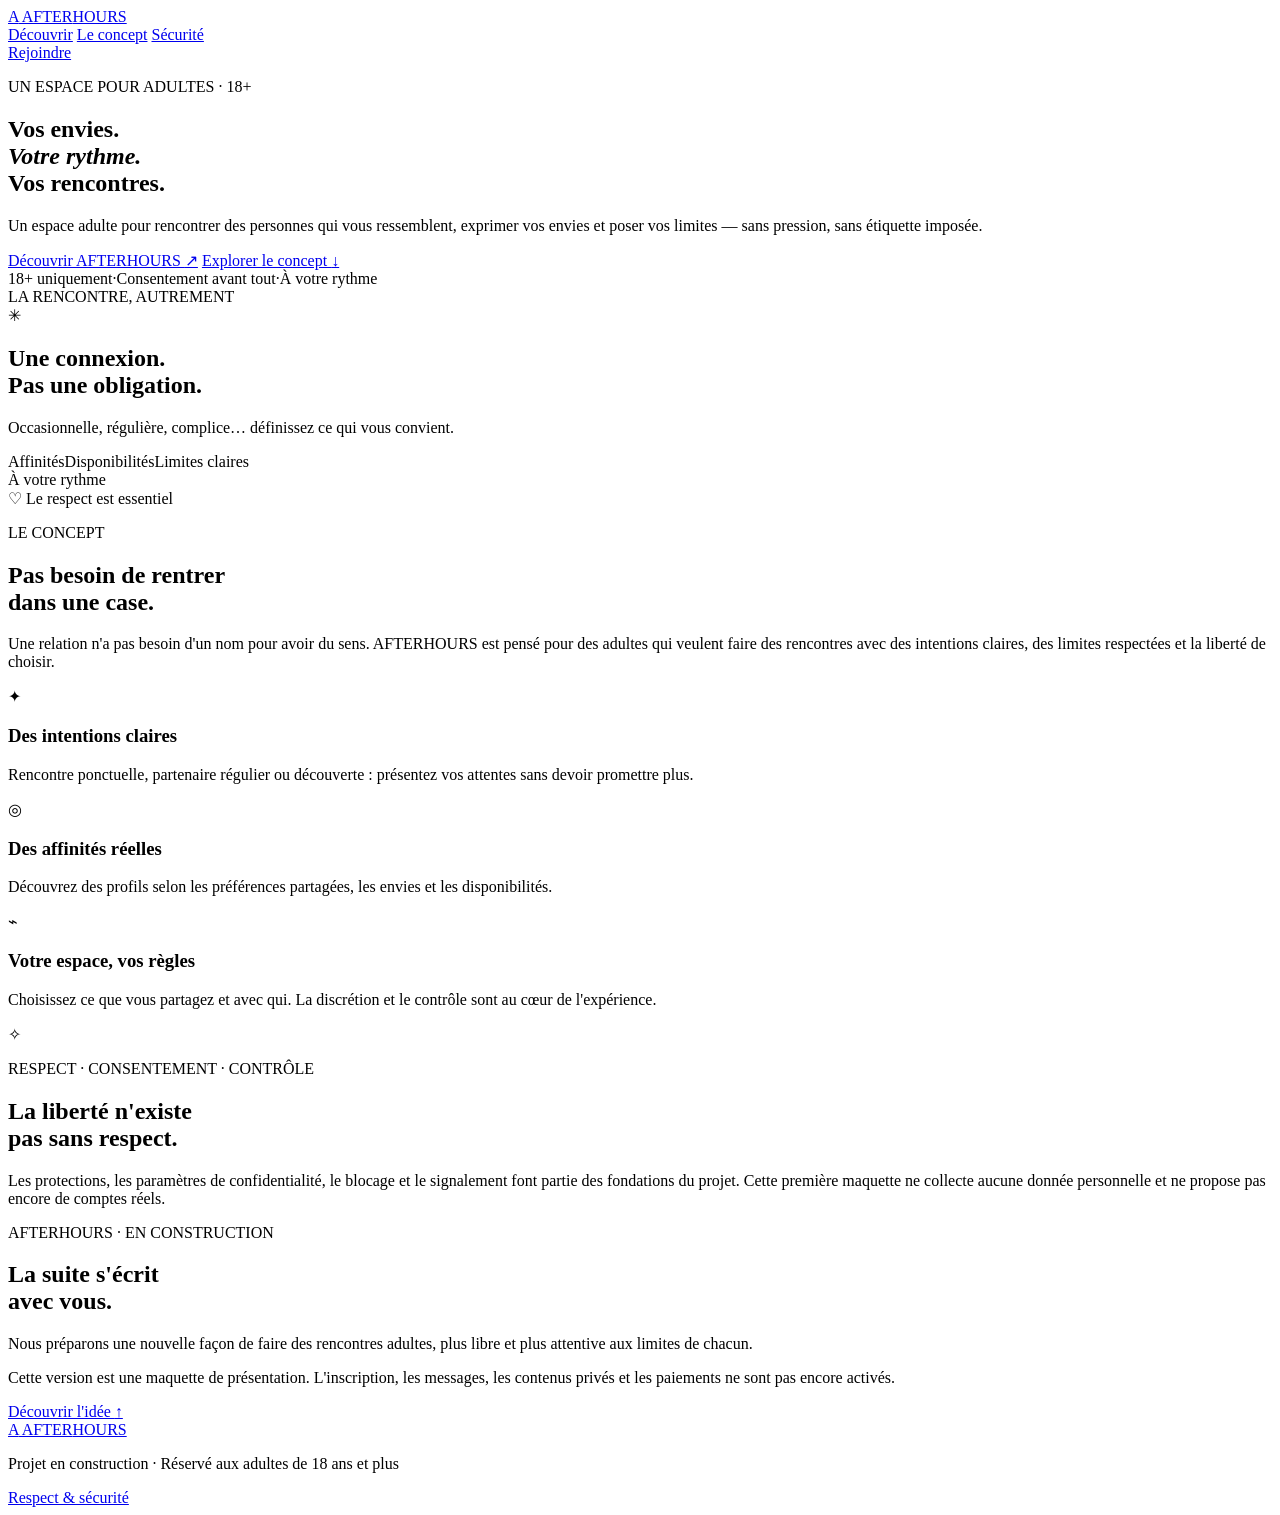
==== index.html @ 2003c8a6 "Create AFTERHOURS mobile-first landing page" ====
<!doctype html>
<html lang="fr">
<head>
  <meta charset="utf-8">
  <meta name="viewport" content="width=device-width, initial-scale=1">
  <meta name="theme-color" content="#120d12">
  <meta name="description" content="AFTERHOURS — rencontres adultes, affinités et connexions sans pression.">
  <link rel="manifest" href="./manifest.webmanifest">
  <link rel="stylesheet" href="./styles.css">
  <title>AFTERHOURS — Les rencontres, à votre rythme</title>
</head>
<body>
  <header class="topbar">
    <a class="brand" href="#" aria-label="AFTERHOURS accueil"><span class="brand-mark">A</span> AFTER<span>HOURS</span></a>
    <nav aria-label="Navigation principale">
      <a href="#decouvrir">Découvrir</a>
      <a href="#concept">Le concept</a>
      <a href="#securite">Sécurité</a>
    </nav>
    <a class="button button-small" href="#inscription">Rejoindre</a>
  </header>

  <main>
    <section class="hero">
      <div class="hero-copy">
        <p class="eyebrow"><span class="pulse"></span> UN ESPACE POUR ADULTES · 18+</p>
        <h1>Vos envies.<br><em>Votre rythme.</em><br>Vos rencontres.</h1>
        <p class="lead">Un espace adulte pour rencontrer des personnes qui vous ressemblent, exprimer vos envies et poser vos limites — sans pression, sans étiquette imposée.</p>
        <div class="hero-actions">
          <a class="button" href="#inscription">Découvrir AFTERHOURS <span aria-hidden="true">↗</span></a>
          <a class="text-link" href="#concept">Explorer le concept <span aria-hidden="true">↓</span></a>
        </div>
        <div class="trust-row"><span>18+ uniquement</span><span>·</span><span>Consentement avant tout</span><span>·</span><span>À votre rythme</span></div>
      </div>
      <div class="hero-art" aria-label="Illustration abstraite en bordeaux et rose">
        <div class="orb orb-one"></div><div class="orb orb-two"></div><div class="orb orb-three"></div>
        <div class="glass-card card-main"><span class="mini-label">LA RENCONTRE, AUTREMENT</span><div class="symbol">✳</div><h2>Une connexion.<br>Pas une obligation.</h2><p>Occasionnelle, régulière, complice… définissez ce qui vous convient.</p><div class="card-tags"><span>Affinités</span><span>Disponibilités</span><span>Limites claires</span></div></div>
        <div class="floating-note note-top"><span class="note-dot"></span> À votre rythme</div>
        <div class="floating-note note-bottom"><span class="note-icon">♡</span> Le respect est essentiel</div>
      </div>
    </section>

    <section class="intro section" id="concept">
      <p class="eyebrow">LE CONCEPT</p>
      <h2>Pas besoin de rentrer<br>dans une case.</h2>
      <p class="section-lead">Une relation n'a pas besoin d'un nom pour avoir du sens. AFTERHOURS est pensé pour des adultes qui veulent faire des rencontres avec des intentions claires, des limites respectées et la liberté de choisir.</p>
      <div class="feature-grid" id="decouvrir">
        <article class="feature"><span class="feature-icon">✦</span><h3>Des intentions claires</h3><p>Rencontre ponctuelle, partenaire régulier ou découverte : présentez vos attentes sans devoir promettre plus.</p></article>
        <article class="feature"><span class="feature-icon">◎</span><h3>Des affinités réelles</h3><p>Découvrez des profils selon les préférences partagées, les envies et les disponibilités.</p></article>
        <article class="feature"><span class="feature-icon">⌁</span><h3>Votre espace, vos règles</h3><p>Choisissez ce que vous partagez et avec qui. La discrétion et le contrôle sont au cœur de l'expérience.</p></article>
      </div>
    </section>

    <section class="safety section" id="securite">
      <div class="safety-mark">✧</div><div><p class="eyebrow">RESPECT · CONSENTEMENT · CONTRÔLE</p><h2>La liberté n'existe<br>pas sans respect.</h2><p>Les protections, les paramètres de confidentialité, le blocage et le signalement font partie des fondations du projet. Cette première maquette ne collecte aucune donnée personnelle et ne propose pas encore de comptes réels.</p></div>
    </section>

    <section class="join section" id="inscription">
      <p class="eyebrow">AFTERHOURS · EN CONSTRUCTION</p>
      <h2>La suite s'écrit<br>avec vous.</h2>
      <p class="section-lead">Nous préparons une nouvelle façon de faire des rencontres adultes, plus libre et plus attentive aux limites de chacun.</p>
      <p class="notice">Cette version est une maquette de présentation. L'inscription, les messages, les contenus privés et les paiements ne sont pas encore activés.</p>
      <a class="button" href="#concept">Découvrir l'idée <span aria-hidden="true">↑</span></a>
    </section>
  </main>
  <footer><a class="brand" href="#"><span class="brand-mark">A</span> AFTER<span>HOURS</span></a><p>Projet en construction · Réservé aux adultes de 18 ans et plus</p><a href="#securite">Respect & sécurité</a></footer>
  <script src="./app.js" defer></script>
</body>
</html>
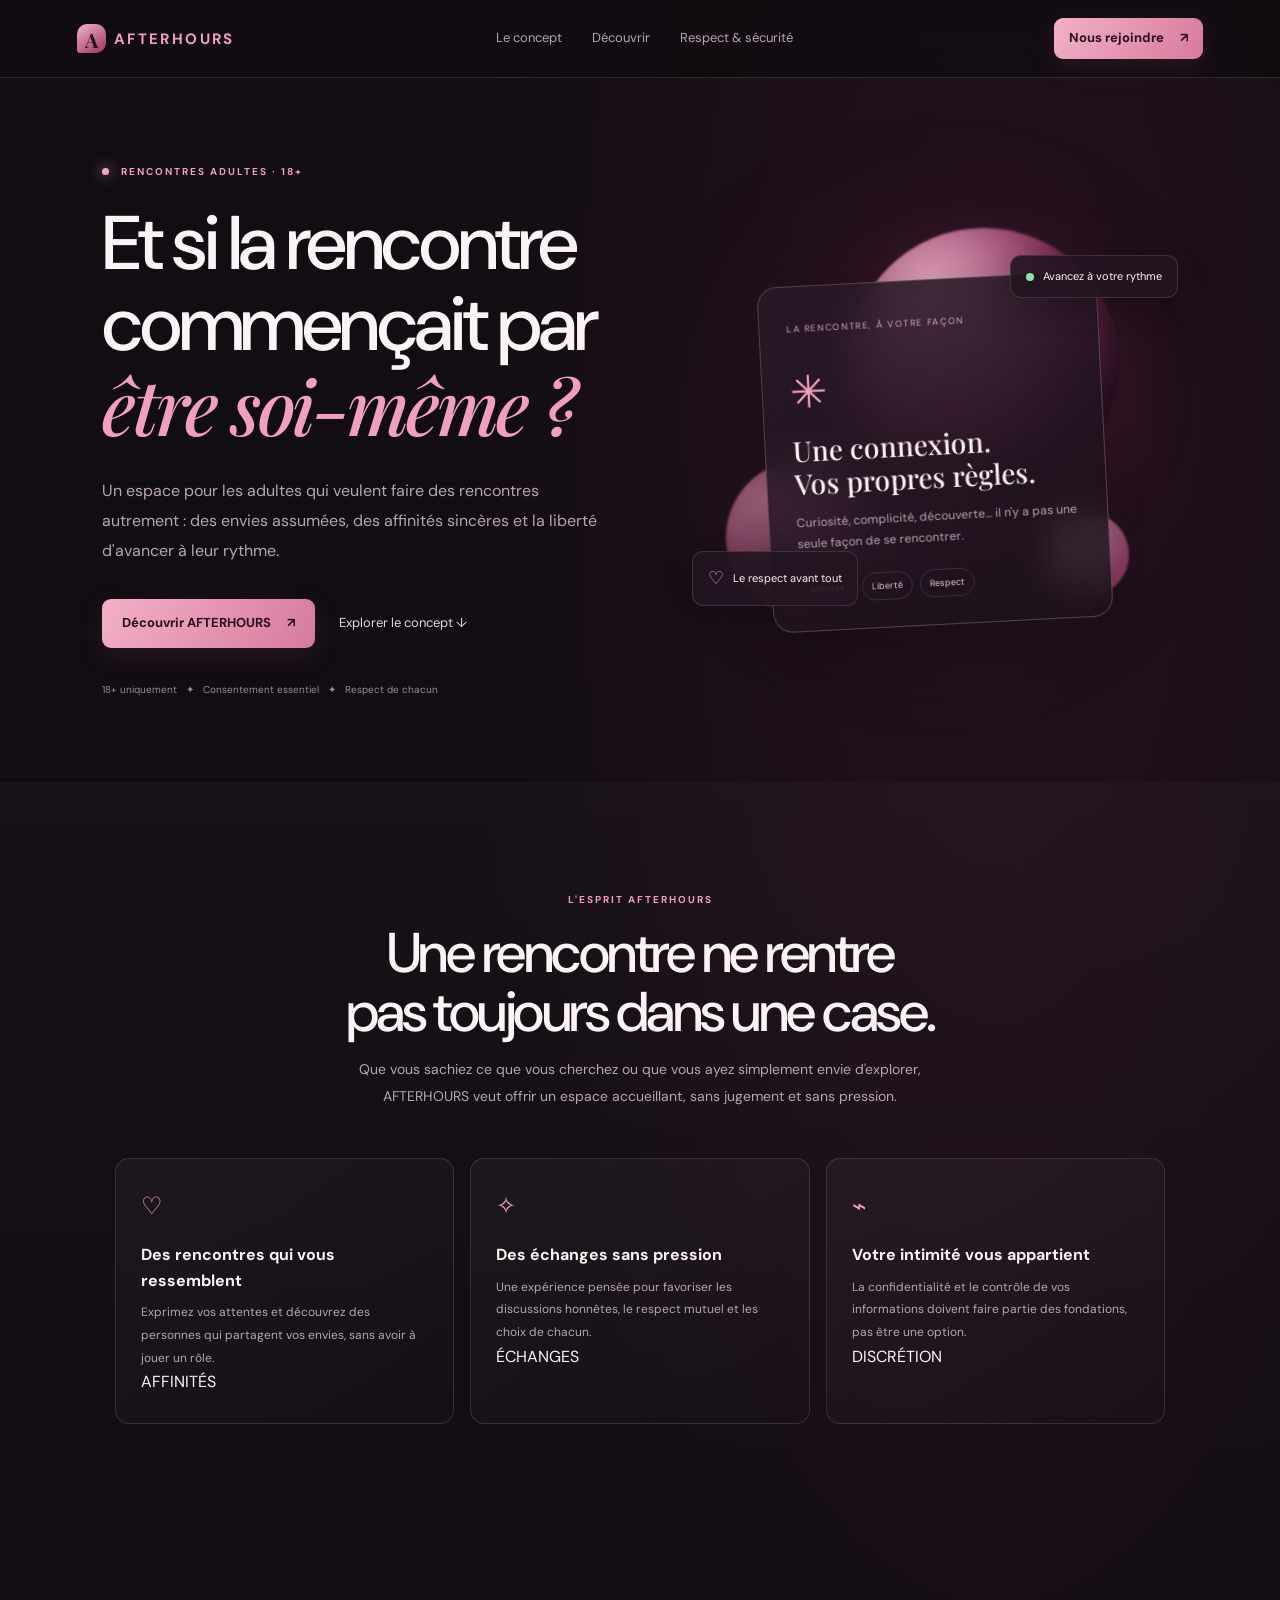
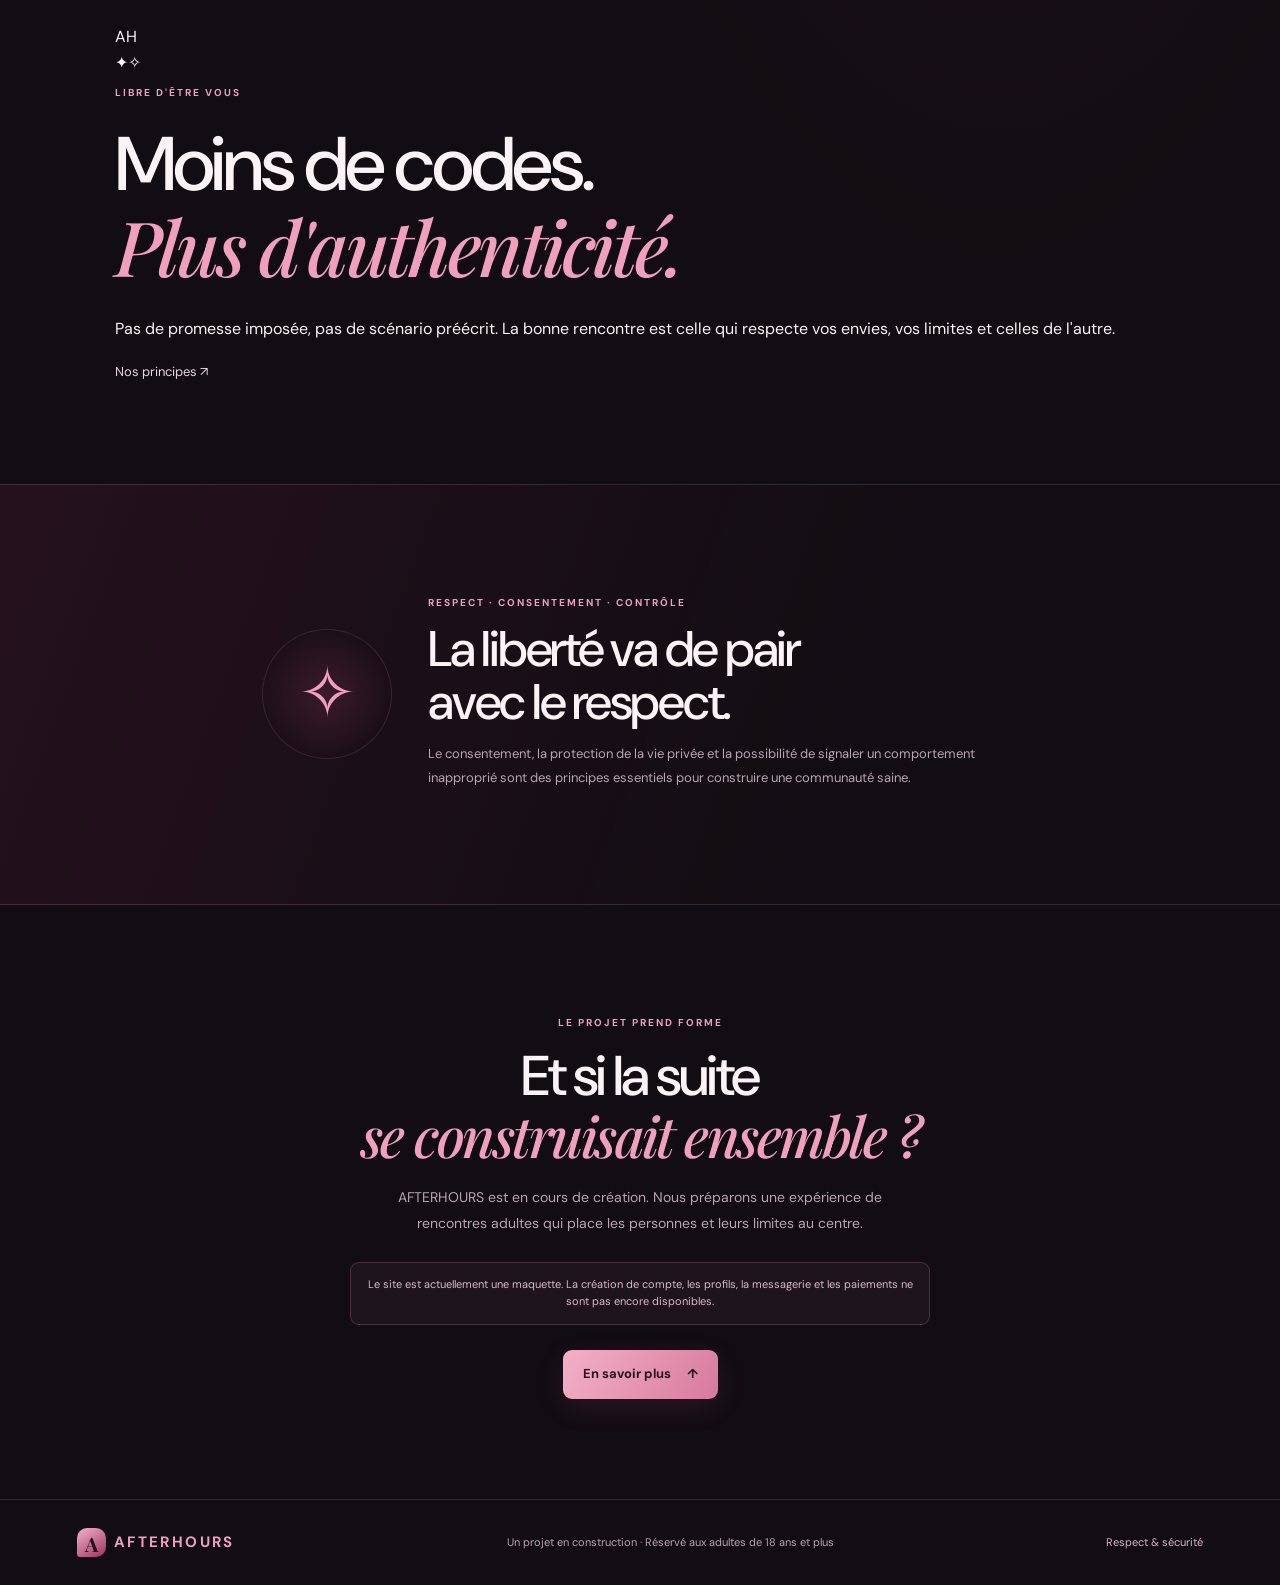
==== commit 47e48ac1: "Redesign AfterHouse homepage inspired by modern adult dating platforms" ====
--- a/index.html
+++ b/index.html
@@ -3,67 +3,79 @@
 <head>
   <meta charset="utf-8">
   <meta name="viewport" content="width=device-width, initial-scale=1">
-  <meta name="theme-color" content="#120d12">
-  <meta name="description" content="AFTERHOURS — rencontres adultes, affinités et connexions sans pression.">
+  <meta name="theme-color" content="#180d17">
+  <meta name="description" content="AFTERHOURS — un espace de rencontres adultes, libre, discret et respectueux.">
   <link rel="manifest" href="./manifest.webmanifest">
   <link rel="stylesheet" href="./styles.css">
-  <title>AFTERHOURS — Les rencontres, à votre rythme</title>
+  <title>AFTERHOURS — Les rencontres, autrement</title>
 </head>
 <body>
   <header class="topbar">
-    <a class="brand" href="#" aria-label="AFTERHOURS accueil"><span class="brand-mark">A</span> AFTER<span>HOURS</span></a>
+    <a class="brand" href="#" aria-label="AFTERHOURS accueil"><span class="brand-mark">A</span><span>AFTER<span class="brand-accent">HOURS</span></span></a>
     <nav aria-label="Navigation principale">
+      <a href="#concept">Le concept</a>
       <a href="#decouvrir">Découvrir</a>
-      <a href="#concept">Le concept</a>
-      <a href="#securite">Sécurité</a>
+      <a href="#securite">Respect & sécurité</a>
     </nav>
-    <a class="button button-small" href="#inscription">Rejoindre</a>
+    <a class="button button-small" href="#rejoindre">Nous rejoindre <span aria-hidden="true">↗</span></a>
   </header>
 
   <main>
     <section class="hero">
       <div class="hero-copy">
-        <p class="eyebrow"><span class="pulse"></span> UN ESPACE POUR ADULTES · 18+</p>
-        <h1>Vos envies.<br><em>Votre rythme.</em><br>Vos rencontres.</h1>
-        <p class="lead">Un espace adulte pour rencontrer des personnes qui vous ressemblent, exprimer vos envies et poser vos limites — sans pression, sans étiquette imposée.</p>
+        <p class="eyebrow"><span class="pulse"></span> RENCONTRES ADULTES · 18+</p>
+        <h1>Et si la rencontre<br>commençait par<br><em>être soi-même&nbsp;?</em></h1>
+        <p class="lead">Un espace pour les adultes qui veulent faire des rencontres autrement : des envies assumées, des affinités sincères et la liberté d'avancer à leur rythme.</p>
         <div class="hero-actions">
-          <a class="button" href="#inscription">Découvrir AFTERHOURS <span aria-hidden="true">↗</span></a>
+          <a class="button" href="#rejoindre">Découvrir AFTERHOURS <span aria-hidden="true">↗</span></a>
           <a class="text-link" href="#concept">Explorer le concept <span aria-hidden="true">↓</span></a>
         </div>
-        <div class="trust-row"><span>18+ uniquement</span><span>·</span><span>Consentement avant tout</span><span>·</span><span>À votre rythme</span></div>
+        <div class="trust-row"><span>18+ uniquement</span><span>✦</span><span>Consentement essentiel</span><span>✦</span><span>Respect de chacun</span></div>
       </div>
-      <div class="hero-art" aria-label="Illustration abstraite en bordeaux et rose">
-        <div class="orb orb-one"></div><div class="orb orb-two"></div><div class="orb orb-three"></div>
-        <div class="glass-card card-main"><span class="mini-label">LA RENCONTRE, AUTREMENT</span><div class="symbol">✳</div><h2>Une connexion.<br>Pas une obligation.</h2><p>Occasionnelle, régulière, complice… définissez ce qui vous convient.</p><div class="card-tags"><span>Affinités</span><span>Disponibilités</span><span>Limites claires</span></div></div>
-        <div class="floating-note note-top"><span class="note-dot"></span> À votre rythme</div>
-        <div class="floating-note note-bottom"><span class="note-icon">♡</span> Le respect est essentiel</div>
+      <div class="hero-art" role="img" aria-label="Composition abstraite aux tons prune et rose">
+        <div class="halo"></div><div class="orb orb-one"></div><div class="orb orb-two"></div><div class="orb orb-three"></div>
+        <div class="glass-card card-main">
+          <span class="mini-label">LA RENCONTRE, À VOTRE FAÇON</span>
+          <div class="symbol">✳</div>
+          <h2>Une connexion.<br>Vos propres règles.</h2>
+          <p>Curiosité, complicité, découverte… il n'y a pas une seule façon de se rencontrer.</p>
+          <div class="card-tags"><span>Affinités</span><span>Liberté</span><span>Respect</span></div>
+        </div>
+        <div class="floating-note note-top"><span class="note-dot"></span> Avancez à votre rythme</div>
+        <div class="floating-note note-bottom"><span class="note-icon">♡</span> Le respect avant tout</div>
       </div>
     </section>
 
     <section class="intro section" id="concept">
-      <p class="eyebrow">LE CONCEPT</p>
-      <h2>Pas besoin de rentrer<br>dans une case.</h2>
-      <p class="section-lead">Une relation n'a pas besoin d'un nom pour avoir du sens. AFTERHOURS est pensé pour des adultes qui veulent faire des rencontres avec des intentions claires, des limites respectées et la liberté de choisir.</p>
+      <p class="eyebrow">L'ESPRIT AFTERHOURS</p>
+      <h2>Une rencontre ne rentre<br>pas toujours dans une case.</h2>
+      <p class="section-lead">Que vous sachiez ce que vous cherchez ou que vous ayez simplement envie d'explorer, AFTERHOURS veut offrir un espace accueillant, sans jugement et sans pression.</p>
       <div class="feature-grid" id="decouvrir">
-        <article class="feature"><span class="feature-icon">✦</span><h3>Des intentions claires</h3><p>Rencontre ponctuelle, partenaire régulier ou découverte : présentez vos attentes sans devoir promettre plus.</p></article>
-        <article class="feature"><span class="feature-icon">◎</span><h3>Des affinités réelles</h3><p>Découvrez des profils selon les préférences partagées, les envies et les disponibilités.</p></article>
-        <article class="feature"><span class="feature-icon">⌁</span><h3>Votre espace, vos règles</h3><p>Choisissez ce que vous partagez et avec qui. La discrétion et le contrôle sont au cœur de l'expérience.</p></article>
+        <article class="feature"><span class="feature-icon">♡</span><h3>Des rencontres qui vous ressemblent</h3><p>Exprimez vos attentes et découvrez des personnes qui partagent vos envies, sans avoir à jouer un rôle.</p><span class="feature-label">AFFINITÉS</span></article>
+        <article class="feature"><span class="feature-icon">✧</span><h3>Des échanges sans pression</h3><p>Une expérience pensée pour favoriser les discussions honnêtes, le respect mutuel et les choix de chacun.</p><span class="feature-label">ÉCHANGES</span></article>
+        <article class="feature"><span class="feature-icon">⌁</span><h3>Votre intimité vous appartient</h3><p>La confidentialité et le contrôle de vos informations doivent faire partie des fondations, pas être une option.</p><span class="feature-label">DISCRÉTION</span></article>
       </div>
     </section>
 
-    <section class="safety section" id="securite">
-      <div class="safety-mark">✧</div><div><p class="eyebrow">RESPECT · CONSENTEMENT · CONTRÔLE</p><h2>La liberté n'existe<br>pas sans respect.</h2><p>Les protections, les paramètres de confidentialité, le blocage et le signalement font partie des fondations du projet. Cette première maquette ne collecte aucune donnée personnelle et ne propose pas encore de comptes réels.</p></div>
+    <section class="manifesto section">
+      <div class="manifesto-art"><div class="manifesto-ring">AH</div><span class="spark spark-one">✦</span><span class="spark spark-two">✧</span></div>
+      <div class="manifesto-copy"><p class="eyebrow">LIBRE D'ÊTRE VOUS</p><h2>Moins de codes.<br><em>Plus d'authenticité.</em></h2><p>Pas de promesse imposée, pas de scénario préécrit. La bonne rencontre est celle qui respecte vos envies, vos limites et celles de l'autre.</p><a class="text-link" href="#securite">Nos principes <span aria-hidden="true">↗</span></a></div>
     </section>
 
-    <section class="join section" id="inscription">
-      <p class="eyebrow">AFTERHOURS · EN CONSTRUCTION</p>
-      <h2>La suite s'écrit<br>avec vous.</h2>
-      <p class="section-lead">Nous préparons une nouvelle façon de faire des rencontres adultes, plus libre et plus attentive aux limites de chacun.</p>
-      <p class="notice">Cette version est une maquette de présentation. L'inscription, les messages, les contenus privés et les paiements ne sont pas encore activés.</p>
-      <a class="button" href="#concept">Découvrir l'idée <span aria-hidden="true">↑</span></a>
+    <section class="safety section" id="securite">
+      <div class="safety-mark">✧</div><div><p class="eyebrow">RESPECT · CONSENTEMENT · CONTRÔLE</p><h2>La liberté va de pair<br>avec le respect.</h2><p>Le consentement, la protection de la vie privée et la possibilité de signaler un comportement inapproprié sont des principes essentiels pour construire une communauté saine.</p></div>
+    </section>
+
+    <section class="join section" id="rejoindre">
+      <p class="eyebrow">LE PROJET PREND FORME</p>
+      <h2>Et si la suite<br><em>se construisait ensemble&nbsp;?</em></h2>
+      <p class="section-lead">AFTERHOURS est en cours de création. Nous préparons une expérience de rencontres adultes qui place les personnes et leurs limites au centre.</p>
+      <div class="notice"><span class="notice-dot"></span><span>Le site est actuellement une maquette. La création de compte, les profils, la messagerie et les paiements ne sont pas encore disponibles.</span></div>
+      <a class="button" href="#concept">En savoir plus <span aria-hidden="true">↑</span></a>
     </section>
   </main>
-  <footer><a class="brand" href="#"><span class="brand-mark">A</span> AFTER<span>HOURS</span></a><p>Projet en construction · Réservé aux adultes de 18 ans et plus</p><a href="#securite">Respect & sécurité</a></footer>
+
+  <footer><a class="brand" href="#"><span class="brand-mark">A</span><span>AFTER<span class="brand-accent">HOURS</span></span></a><p>Un projet en construction · Réservé aux adultes de 18 ans et plus</p><a href="#securite">Respect & sécurité</a></footer>
   <script src="./app.js" defer></script>
 </body>
 </html>
--- a/styles.css
+++ b/styles.css
@@ -0,0 +1,5 @@
+@import url('https://fonts.googleapis.com/css2?family=DM+Sans:wght@400;500;600;700&family=Playfair+Display:ital,wght@0,500;0,600;1,500;1,600&display=swap');
+:root{color-scheme:dark;--bg:#120d12;--panel:#1d141d;--panel2:#271724;--text:#fbf3f5;--muted:#b7a5b1;--pink:#f0a0bd;--wine:#a63866;--line:rgba(255,255,255,.12)}
+*{box-sizing:border-box}html{scroll-behavior:smooth;scroll-padding-top:90px}body{margin:0;background:radial-gradient(ellipse at 78% 14%,rgba(105,31,72,.22),transparent 38%),var(--bg);color:var(--text);font-family:'DM Sans',sans-serif;line-height:1.6}a{color:inherit;text-decoration:none}.topbar{height:78px;padding:0 clamp(20px,6vw,88px);display:flex;align-items:center;justify-content:space-between;border-bottom:1px solid var(--line);position:sticky;top:0;background:rgba(18,13,18,.88);backdrop-filter:blur(18px);z-index:10}.brand{font-size:15px;letter-spacing:.16em;font-weight:700;display:inline-flex;align-items:center;gap:8px}.brand>span:last-child{color:var(--pink)}.brand-mark{display:inline-grid;place-items:center;width:29px;height:29px;border-radius:10px 10px 10px 3px;background:linear-gradient(145deg,#f3b3c9,#9e315f);color:#220f1a;font-family:'Playfair Display',serif;font-size:20px;letter-spacing:0}.topbar nav{display:flex;gap:30px;color:var(--muted);font-size:13px}.topbar nav a:hover,footer a:hover,.text-link:hover{color:var(--pink)}.button{display:inline-flex;align-items:center;justify-content:center;gap:16px;padding:14px 20px;border-radius:9px;background:linear-gradient(120deg,#f3b0c7,#d77a9d);color:#29111e;font-size:13px;font-weight:700;box-shadow:0 8px 28px rgba(211,102,148,.12);transition:transform .2s,filter .2s}.button:hover{transform:translateY(-2px);filter:brightness(1.06)}.button-small{padding:10px 15px}.hero{min-height:610px;padding:76px clamp(20px,8vw,120px) 84px;display:grid;grid-template-columns:1fr .9fr;gap:50px;align-items:center;max-width:1440px;margin:auto}.hero-copy{max-width:590px}.eyebrow{font-size:10px;letter-spacing:.2em;color:var(--pink);font-weight:700}.pulse{display:inline-block;width:7px;height:7px;border-radius:50%;background:#f4a7c3;margin-right:8px;box-shadow:0 0 14px #f4a7c3}.hero h1,.section h2{font-size:clamp(44px,6vw,76px);line-height:1.06;letter-spacing:-.045em;margin:24px 0;font-weight:500}.hero h1 em,.section h2 em{font-family:'Playfair Display',serif;color:var(--pink);font-weight:500}.lead{max-width:510px;color:var(--muted);font-size:16px;line-height:1.9}.hero-actions{display:flex;align-items:center;gap:24px;margin-top:32px;flex-wrap:wrap}.text-link{font-size:13px;color:#e5d5df}.trust-row{display:flex;gap:9px;flex-wrap:wrap;margin-top:34px;font-size:10px;color:#9d8b99}.hero-art{height:450px;position:relative;display:grid;place-items:center;isolation:isolate}.hero-art:before{content:'';position:absolute;width:350px;height:350px;border-radius:50%;background:rgba(140,40,88,.18);filter:blur(70px);z-index:-2}.orb{position:absolute;border-radius:50%;filter:blur(1px);z-index:-1}.orb-one{width:270px;height:270px;right:12%;top:6%;background:radial-gradient(circle at 30% 25%,#eeb1c9,#8e315e 48%,#37152c 75%);box-shadow:inset -20px -25px 50px rgba(0,0,0,.3),0 25px 80px rgba(170,55,102,.18)}.orb-two{width:155px;height:155px;left:7%;bottom:8%;background:radial-gradient(circle at 30% 25%,#d987aa,#692647 68%);opacity:.8}.orb-three{width:85px;height:85px;right:10%;bottom:12%;background:radial-gradient(circle at 30% 25%,#f2cfda,#a84675 70%);opacity:.85}.glass-card{background:linear-gradient(140deg,rgba(40,24,39,.88),rgba(23,15,23,.82));border:1px solid rgba(255,220,235,.22);box-shadow:0 25px 80px rgba(0,0,0,.35);backdrop-filter:blur(18px);border-radius:20px}.card-main{width:min(340px,84%);padding:27px;transform:rotate(-3deg)}.mini-label{font-size:9px;letter-spacing:.18em;color:#d7a8bd}.symbol{font-size:45px;color:var(--pink);margin-top:17px}.card-main h2{font-size:28px;line-height:1.2;margin:5px 0 12px;font-family:'Playfair Display',serif;font-weight:500}.card-main p{font-size:12px;color:var(--muted);line-height:1.8}.card-tags{display:flex;flex-wrap:wrap;gap:7px;margin-top:20px}.card-tags span{border:1px solid var(--line);padding:6px 9px;border-radius:30px;font-size:9px;color:#e5cbd8}.floating-note{position:absolute;display:flex;align-items:center;gap:9px;padding:12px 15px;background:rgba(35,20,33,.9);border:1px solid var(--line);border-radius:11px;box-shadow:0 10px 30px #0003;font-size:11px}.note-top{top:12%;right:0}.note-bottom{bottom:10%;left:0}.note-dot{width:8px;height:8px;border-radius:50%;background:#8fe0b0}.note-icon{font-size:18px;color:var(--pink)}.section{padding:100px clamp(20px,9vw,130px)}.intro{background:linear-gradient(180deg,rgba(255,255,255,.018),transparent);text-align:center}.intro h2,.join h2{font-size:clamp(36px,4.7vw,56px);margin:15px 0}.section-lead{max-width:650px;margin:0 auto;color:var(--muted);font-size:14px;line-height:1.9}.feature-grid{display:grid;grid-template-columns:repeat(3,1fr);gap:16px;max-width:1050px;margin:48px auto 0;text-align:left}.feature{padding:28px 25px;border:1px solid var(--line);border-radius:14px;background:linear-gradient(145deg,rgba(255,255,255,.04),rgba(255,255,255,.012));min-height:210px}.feature-icon{color:var(--pink);font-size:24px}.feature h3{font-size:16px;margin:17px 0 8px}.feature p{color:var(--muted);font-size:12px;line-height:1.9;margin:0}.safety{display:flex;align-items:center;justify-content:center;gap:36px;background:linear-gradient(110deg,rgba(122,36,77,.18),transparent 65%);border-top:1px solid var(--line);border-bottom:1px solid var(--line)}.safety-mark{font-size:70px;color:var(--pink);width:130px;height:130px;flex-shrink:0;border-radius:50%;display:grid;place-items:center;background:radial-gradient(circle,rgba(195,76,127,.19),transparent 70%);border:1px solid rgba(240,160,189,.14)}.safety h2{font-size:clamp(34px,4vw,50px);margin:12px 0}.safety p:not(.eyebrow){max-width:590px;color:var(--muted);font-size:13px;line-height:1.9}.join{text-align:center}.join .section-lead{max-width:540px}.notice{max-width:580px;margin:25px auto;padding:13px 16px;border:1px solid rgba(240,160,189,.2);border-radius:9px;background:rgba(240,160,189,.05);font-size:11px;color:#d8b9c8}footer{border-top:1px solid var(--line);padding:28px clamp(20px,6vw,88px);display:flex;align-items:center;justify-content:space-between;gap:20px;flex-wrap:wrap;color:var(--muted);font-size:11px}footer p{margin:0}footer>a:last-child{color:#d9b5c7}
+@media(max-width:800px){.topbar{height:68px;padding:0 18px}.topbar nav{display:none}.hero{grid-template-columns:1fr;padding-top:54px;gap:15px}.hero h1{font-size:clamp(48px,12vw,68px)}.hero-art{height:370px;max-width:520px;width:100%;margin:0 auto}.orb-one{right:13%;width:230px;height:230px}.orb-two{width:125px;height:125px}.card-main{width:min(325px,82%)}.note-top{right:0}.note-bottom{left:0}.section{padding:72px 20px}.feature-grid{grid-template-columns:1fr;max-width:520px;margin-top:30px}.feature{min-height:auto}.safety{align-items:flex-start;gap:15px}.safety-mark{width:62px;height:62px;font-size:36px}.safety h2{font-size:36px}.safety .eyebrow{font-size:9px}footer{justify-content:center;text-align:center;flex-direction:column;gap:12px}}
+@media(prefers-reduced-motion:reduce){html{scroll-behavior:auto}*,*:before,*:after{transition:none!important}}
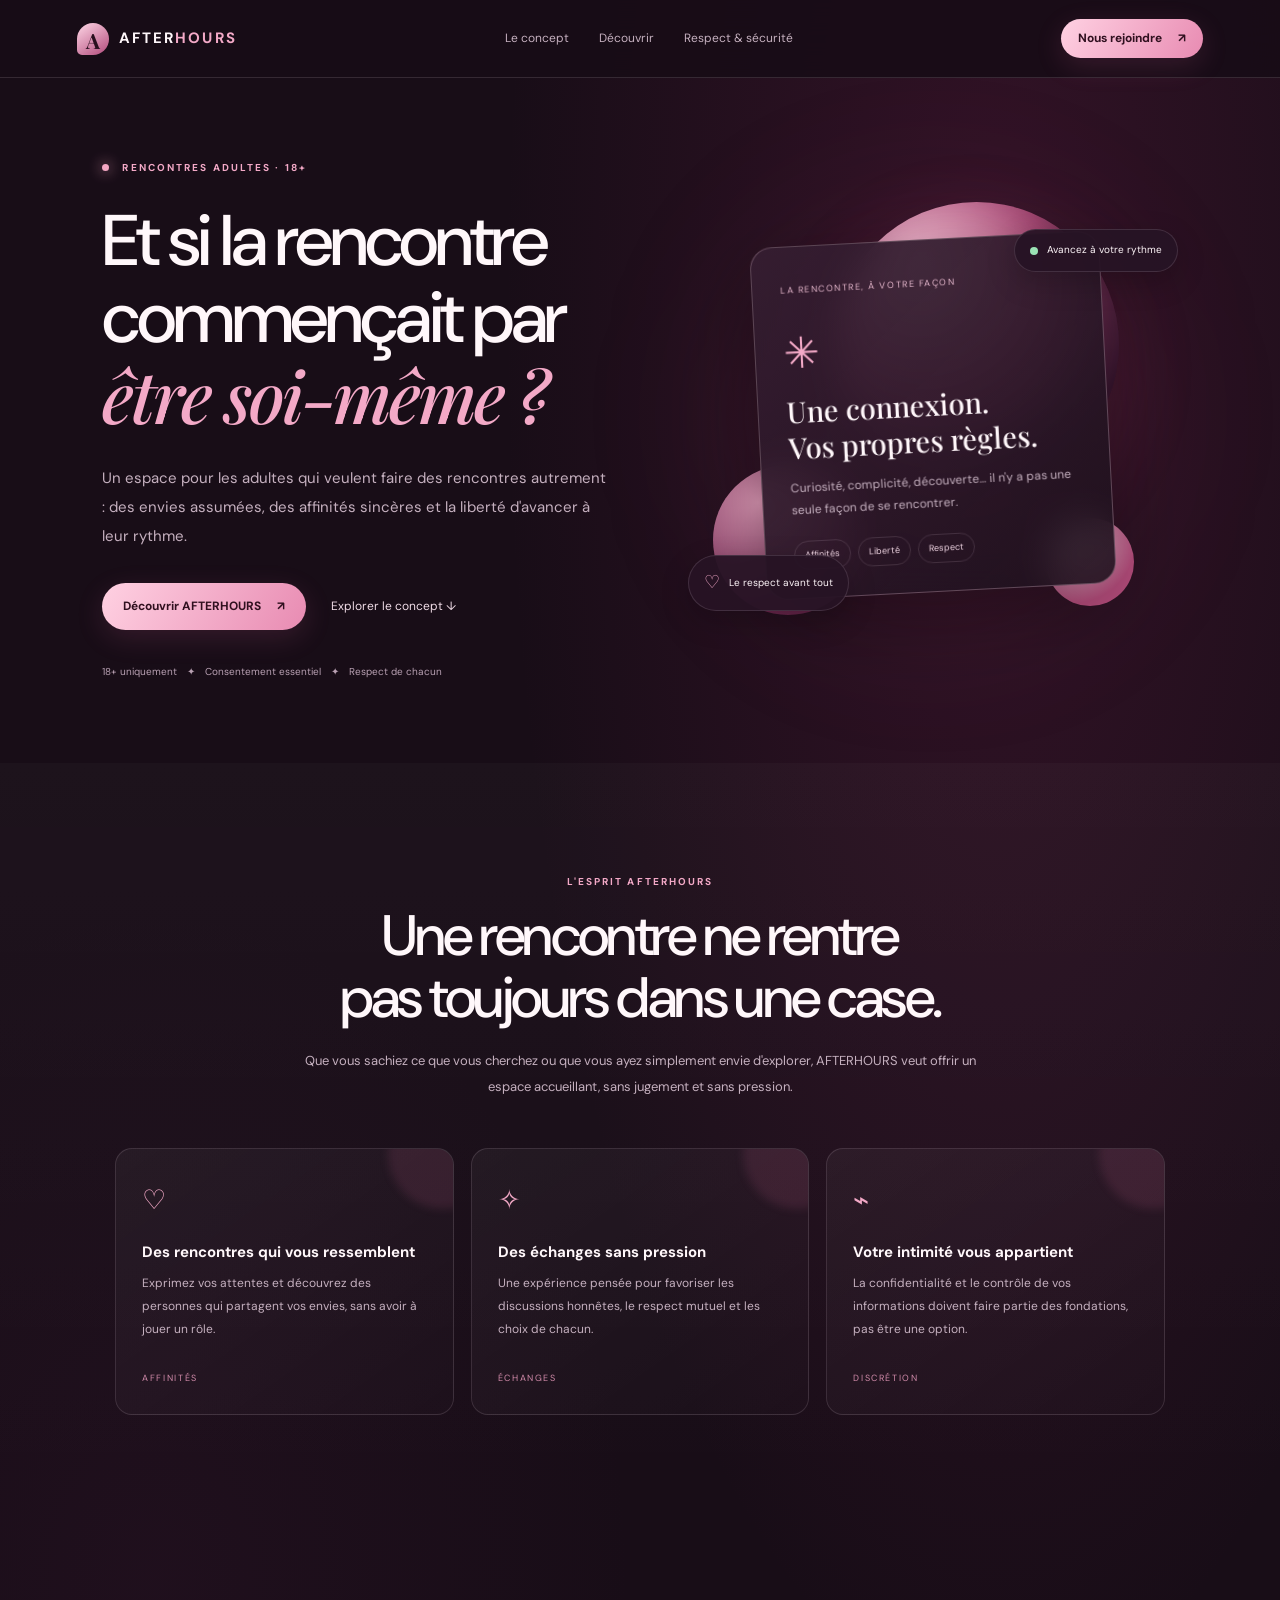
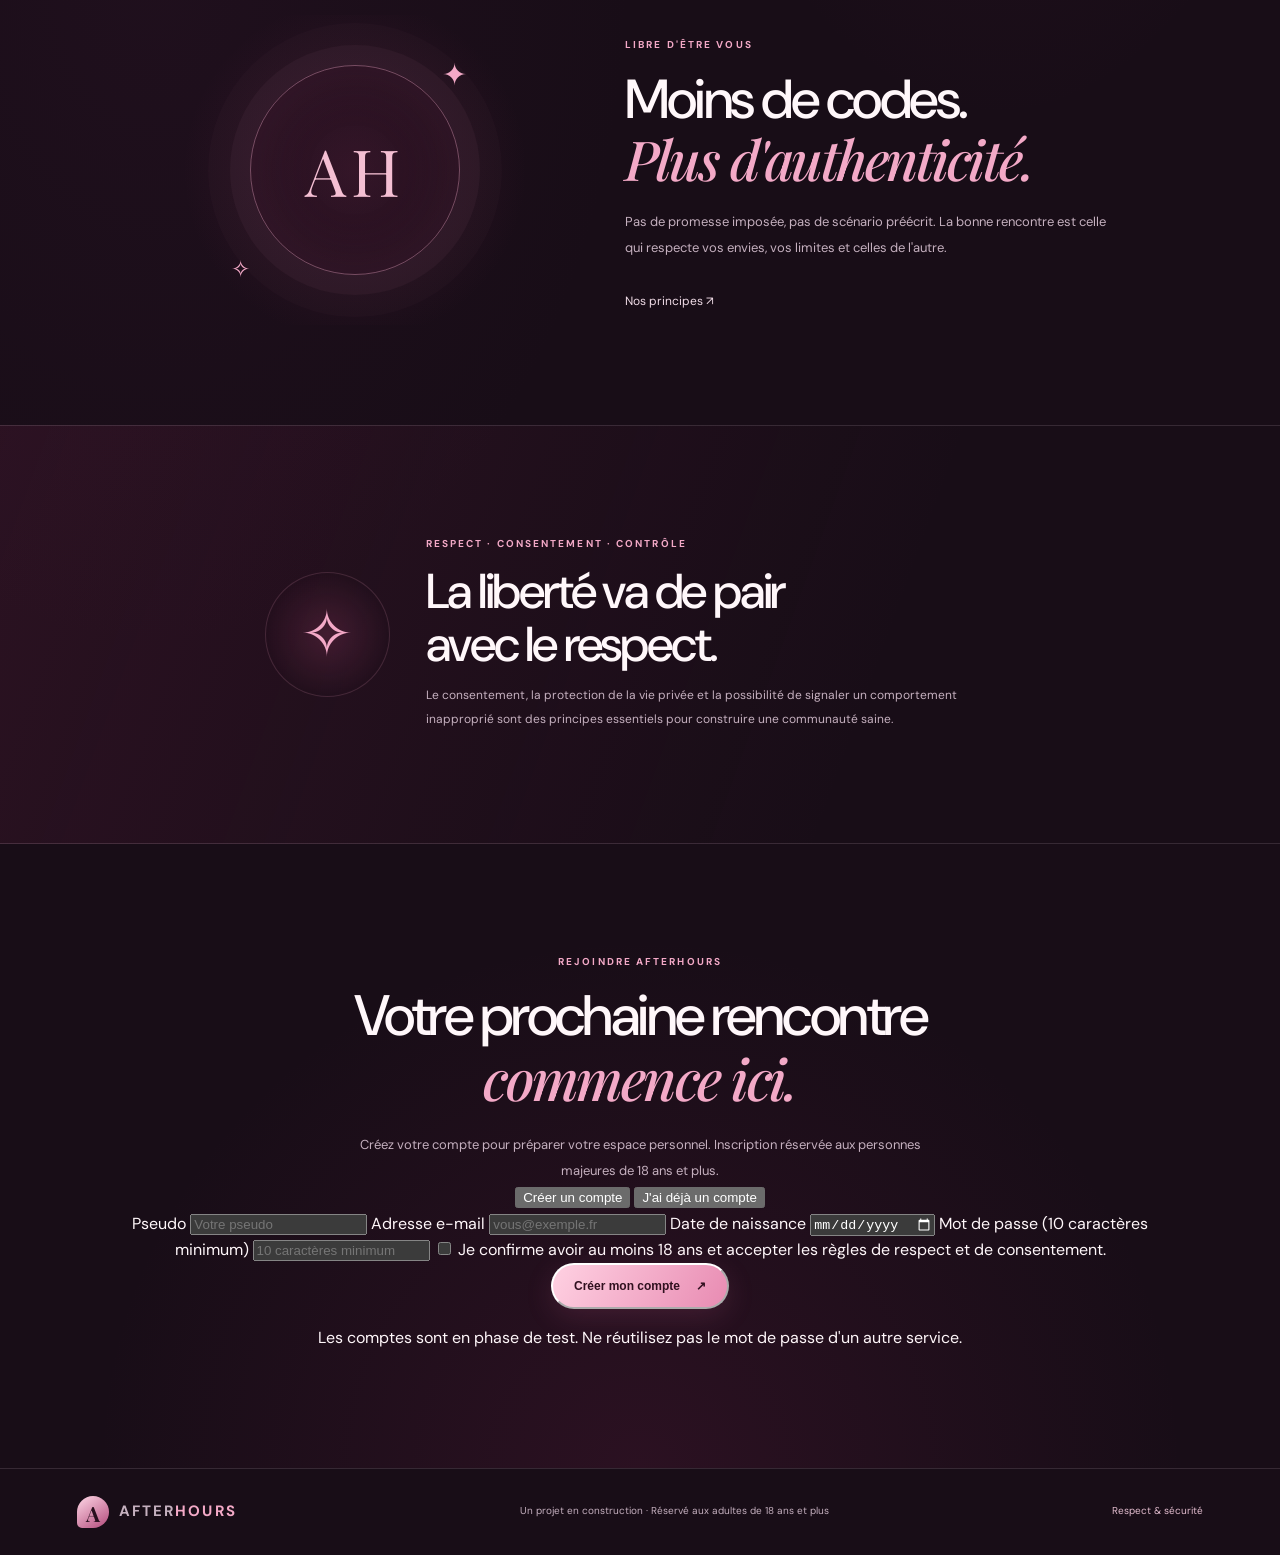
==== commit 58c5931c: "Add signup and login forms" ====
--- a/index.html
+++ b/index.html
@@ -67,11 +67,43 @@
     </section>
 
     <section class="join section" id="rejoindre">
-      <p class="eyebrow">LE PROJET PREND FORME</p>
-      <h2>Et si la suite<br><em>se construisait ensemble&nbsp;?</em></h2>
-      <p class="section-lead">AFTERHOURS est en cours de création. Nous préparons une expérience de rencontres adultes qui place les personnes et leurs limites au centre.</p>
-      <div class="notice"><span class="notice-dot"></span><span>Le site est actuellement une maquette. La création de compte, les profils, la messagerie et les paiements ne sont pas encore disponibles.</span></div>
-      <a class="button" href="#concept">En savoir plus <span aria-hidden="true">↑</span></a>
+      <p class="eyebrow">REJOINDRE AFTERHOURS</p>
+      <h2>Votre prochaine rencontre<br><em>commence ici.</em></h2>
+      <p class="section-lead">Créez votre compte pour préparer votre espace personnel. Inscription réservée aux personnes majeures de 18 ans et plus.</p>
+      <div class="account-panel">
+        <div class="account-tabs" role="tablist" aria-label="Compte">
+          <button class="account-tab active" id="show-signup" type="button" role="tab" aria-selected="true">Créer un compte</button>
+          <button class="account-tab" id="show-login" type="button" role="tab" aria-selected="false">J'ai déjà un compte</button>
+        </div>
+        <form id="signup-form" class="account-form">
+          <label for="signup-name">Pseudo</label>
+          <input id="signup-name" name="display_name" autocomplete="nickname" minlength="2" maxlength="40" required placeholder="Votre pseudo">
+          <label for="signup-email">Adresse e-mail</label>
+          <input id="signup-email" name="email" type="email" autocomplete="email" required placeholder="vous@exemple.fr">
+          <label for="signup-birth">Date de naissance</label>
+          <input id="signup-birth" name="birth_date" type="date" autocomplete="bday" required>
+          <label for="signup-password">Mot de passe (10 caractères minimum)</label>
+          <input id="signup-password" name="password" type="password" autocomplete="new-password" minlength="10" maxlength="128" required placeholder="10 caractères minimum">
+          <label class="consent-line"><input type="checkbox" required> Je confirme avoir au moins 18 ans et accepter les règles de respect et de consentement.</label>
+          <button class="button account-submit" type="submit">Créer mon compte <span aria-hidden="true">↗</span></button>
+        </form>
+        <form id="login-form" class="account-form" hidden>
+          <label for="login-email">Adresse e-mail</label>
+          <input id="login-email" name="email" type="email" autocomplete="email" required placeholder="vous@exemple.fr">
+          <label for="login-password">Mot de passe</label>
+          <input id="login-password" name="password" type="password" autocomplete="current-password" required placeholder="Votre mot de passe">
+          <button class="button account-submit" type="submit">Me connecter <span aria-hidden="true">↗</span></button>
+        </form>
+        <div id="account-message" class="account-message" role="status" aria-live="polite"></div>
+        <div id="account-profile" class="account-profile" hidden>
+          <p class="eyebrow">ESPACE PERSONNEL</p>
+          <h3>Bienvenue, <span id="profile-name"></span></h3>
+          <p id="profile-email"></p>
+          <p class="profile-note">Ton compte est créé. Les profils publics et la messagerie seront ajoutés dans les prochaines étapes.</p>
+          <button id="logout-button" class="text-link logout-button" type="button">Se déconnecter</button>
+        </div>
+      </div>
+      <p class="account-footnote">Les comptes sont en phase de test. Ne réutilisez pas le mot de passe d'un autre service.</p>
     </section>
   </main>
 
--- a/styles.css
+++ b/styles.css
@@ -1,5 +1,4 @@
 @import url('https://fonts.googleapis.com/css2?family=DM+Sans:wght@400;500;600;700&family=Playfair+Display:ital,wght@0,500;0,600;1,500;1,600&display=swap');
-:root{color-scheme:dark;--bg:#120d12;--panel:#1d141d;--panel2:#271724;--text:#fbf3f5;--muted:#b7a5b1;--pink:#f0a0bd;--wine:#a63866;--line:rgba(255,255,255,.12)}
-*{box-sizing:border-box}html{scroll-behavior:smooth;scroll-padding-top:90px}body{margin:0;background:radial-gradient(ellipse at 78% 14%,rgba(105,31,72,.22),transparent 38%),var(--bg);color:var(--text);font-family:'DM Sans',sans-serif;line-height:1.6}a{color:inherit;text-decoration:none}.topbar{height:78px;padding:0 clamp(20px,6vw,88px);display:flex;align-items:center;justify-content:space-between;border-bottom:1px solid var(--line);position:sticky;top:0;background:rgba(18,13,18,.88);backdrop-filter:blur(18px);z-index:10}.brand{font-size:15px;letter-spacing:.16em;font-weight:700;display:inline-flex;align-items:center;gap:8px}.brand>span:last-child{color:var(--pink)}.brand-mark{display:inline-grid;place-items:center;width:29px;height:29px;border-radius:10px 10px 10px 3px;background:linear-gradient(145deg,#f3b3c9,#9e315f);color:#220f1a;font-family:'Playfair Display',serif;font-size:20px;letter-spacing:0}.topbar nav{display:flex;gap:30px;color:var(--muted);font-size:13px}.topbar nav a:hover,footer a:hover,.text-link:hover{color:var(--pink)}.button{display:inline-flex;align-items:center;justify-content:center;gap:16px;padding:14px 20px;border-radius:9px;background:linear-gradient(120deg,#f3b0c7,#d77a9d);color:#29111e;font-size:13px;font-weight:700;box-shadow:0 8px 28px rgba(211,102,148,.12);transition:transform .2s,filter .2s}.button:hover{transform:translateY(-2px);filter:brightness(1.06)}.button-small{padding:10px 15px}.hero{min-height:610px;padding:76px clamp(20px,8vw,120px) 84px;display:grid;grid-template-columns:1fr .9fr;gap:50px;align-items:center;max-width:1440px;margin:auto}.hero-copy{max-width:590px}.eyebrow{font-size:10px;letter-spacing:.2em;color:var(--pink);font-weight:700}.pulse{display:inline-block;width:7px;height:7px;border-radius:50%;background:#f4a7c3;margin-right:8px;box-shadow:0 0 14px #f4a7c3}.hero h1,.section h2{font-size:clamp(44px,6vw,76px);line-height:1.06;letter-spacing:-.045em;margin:24px 0;font-weight:500}.hero h1 em,.section h2 em{font-family:'Playfair Display',serif;color:var(--pink);font-weight:500}.lead{max-width:510px;color:var(--muted);font-size:16px;line-height:1.9}.hero-actions{display:flex;align-items:center;gap:24px;margin-top:32px;flex-wrap:wrap}.text-link{font-size:13px;color:#e5d5df}.trust-row{display:flex;gap:9px;flex-wrap:wrap;margin-top:34px;font-size:10px;color:#9d8b99}.hero-art{height:450px;position:relative;display:grid;place-items:center;isolation:isolate}.hero-art:before{content:'';position:absolute;width:350px;height:350px;border-radius:50%;background:rgba(140,40,88,.18);filter:blur(70px);z-index:-2}.orb{position:absolute;border-radius:50%;filter:blur(1px);z-index:-1}.orb-one{width:270px;height:270px;right:12%;top:6%;background:radial-gradient(circle at 30% 25%,#eeb1c9,#8e315e 48%,#37152c 75%);box-shadow:inset -20px -25px 50px rgba(0,0,0,.3),0 25px 80px rgba(170,55,102,.18)}.orb-two{width:155px;height:155px;left:7%;bottom:8%;background:radial-gradient(circle at 30% 25%,#d987aa,#692647 68%);opacity:.8}.orb-three{width:85px;height:85px;right:10%;bottom:12%;background:radial-gradient(circle at 30% 25%,#f2cfda,#a84675 70%);opacity:.85}.glass-card{background:linear-gradient(140deg,rgba(40,24,39,.88),rgba(23,15,23,.82));border:1px solid rgba(255,220,235,.22);box-shadow:0 25px 80px rgba(0,0,0,.35);backdrop-filter:blur(18px);border-radius:20px}.card-main{width:min(340px,84%);padding:27px;transform:rotate(-3deg)}.mini-label{font-size:9px;letter-spacing:.18em;color:#d7a8bd}.symbol{font-size:45px;color:var(--pink);margin-top:17px}.card-main h2{font-size:28px;line-height:1.2;margin:5px 0 12px;font-family:'Playfair Display',serif;font-weight:500}.card-main p{font-size:12px;color:var(--muted);line-height:1.8}.card-tags{display:flex;flex-wrap:wrap;gap:7px;margin-top:20px}.card-tags span{border:1px solid var(--line);padding:6px 9px;border-radius:30px;font-size:9px;color:#e5cbd8}.floating-note{position:absolute;display:flex;align-items:center;gap:9px;padding:12px 15px;background:rgba(35,20,33,.9);border:1px solid var(--line);border-radius:11px;box-shadow:0 10px 30px #0003;font-size:11px}.note-top{top:12%;right:0}.note-bottom{bottom:10%;left:0}.note-dot{width:8px;height:8px;border-radius:50%;background:#8fe0b0}.note-icon{font-size:18px;color:var(--pink)}.section{padding:100px clamp(20px,9vw,130px)}.intro{background:linear-gradient(180deg,rgba(255,255,255,.018),transparent);text-align:center}.intro h2,.join h2{font-size:clamp(36px,4.7vw,56px);margin:15px 0}.section-lead{max-width:650px;margin:0 auto;color:var(--muted);font-size:14px;line-height:1.9}.feature-grid{display:grid;grid-template-columns:repeat(3,1fr);gap:16px;max-width:1050px;margin:48px auto 0;text-align:left}.feature{padding:28px 25px;border:1px solid var(--line);border-radius:14px;background:linear-gradient(145deg,rgba(255,255,255,.04),rgba(255,255,255,.012));min-height:210px}.feature-icon{color:var(--pink);font-size:24px}.feature h3{font-size:16px;margin:17px 0 8px}.feature p{color:var(--muted);font-size:12px;line-height:1.9;margin:0}.safety{display:flex;align-items:center;justify-content:center;gap:36px;background:linear-gradient(110deg,rgba(122,36,77,.18),transparent 65%);border-top:1px solid var(--line);border-bottom:1px solid var(--line)}.safety-mark{font-size:70px;color:var(--pink);width:130px;height:130px;flex-shrink:0;border-radius:50%;display:grid;place-items:center;background:radial-gradient(circle,rgba(195,76,127,.19),transparent 70%);border:1px solid rgba(240,160,189,.14)}.safety h2{font-size:clamp(34px,4vw,50px);margin:12px 0}.safety p:not(.eyebrow){max-width:590px;color:var(--muted);font-size:13px;line-height:1.9}.join{text-align:center}.join .section-lead{max-width:540px}.notice{max-width:580px;margin:25px auto;padding:13px 16px;border:1px solid rgba(240,160,189,.2);border-radius:9px;background:rgba(240,160,189,.05);font-size:11px;color:#d8b9c8}footer{border-top:1px solid var(--line);padding:28px clamp(20px,6vw,88px);display:flex;align-items:center;justify-content:space-between;gap:20px;flex-wrap:wrap;color:var(--muted);font-size:11px}footer p{margin:0}footer>a:last-child{color:#d9b5c7}
-@media(max-width:800px){.topbar{height:68px;padding:0 18px}.topbar nav{display:none}.hero{grid-template-columns:1fr;padding-top:54px;gap:15px}.hero h1{font-size:clamp(48px,12vw,68px)}.hero-art{height:370px;max-width:520px;width:100%;margin:0 auto}.orb-one{right:13%;width:230px;height:230px}.orb-two{width:125px;height:125px}.card-main{width:min(325px,82%)}.note-top{right:0}.note-bottom{left:0}.section{padding:72px 20px}.feature-grid{grid-template-columns:1fr;max-width:520px;margin-top:30px}.feature{min-height:auto}.safety{align-items:flex-start;gap:15px}.safety-mark{width:62px;height:62px;font-size:36px}.safety h2{font-size:36px}.safety .eyebrow{font-size:9px}footer{justify-content:center;text-align:center;flex-direction:column;gap:12px}}
-@media(prefers-reduced-motion:reduce){html{scroll-behavior:auto}*,*:before,*:after{transition:none!important}}+:root{color-scheme:dark;--bg:#180d17;--panel:#241522;--text:#fff7fa;--muted:#c5b0bf;--pink:#f3a9c7;--rose:#ce729b;--line:rgba(255,232,243,.13);--gold:#e7c7a3}
+*{box-sizing:border-box}html{scroll-behavior:smooth;scroll-padding-top:90px}body{margin:0;background:radial-gradient(ellipse at 78% 10%,rgba(125,34,82,.27),transparent 35%),radial-gradient(ellipse at 12% 50%,rgba(77,31,66,.14),transparent 30%),var(--bg);color:var(--text);font-family:'DM Sans',sans-serif;line-height:1.65}a{color:inherit;text-decoration:none}.topbar{height:78px;padding:0 clamp(20px,6vw,88px);display:flex;align-items:center;justify-content:space-between;border-bottom:1px solid var(--line);position:sticky;top:0;background:rgba(24,13,23,.9);backdrop-filter:blur(18px);z-index:10}.brand{font-size:15px;letter-spacing:.14em;font-weight:700;display:inline-flex;align-items:center;gap:10px}.brand-accent{color:var(--pink)}.brand-mark{display:inline-grid;place-items:center;width:32px;height:32px;border-radius:50% 50% 50% 5px;background:linear-gradient(145deg,#ffd8e7,#b24a7b);color:#29101e;font-family:'Playfair Display',serif;font-size:21px;letter-spacing:0}.topbar nav{display:flex;gap:30px;color:var(--muted);font-size:12px}.topbar nav a:hover,footer a:hover,.text-link:hover{color:var(--pink)}.button{display:inline-flex;align-items:center;justify-content:center;gap:16px;padding:14px 21px;border-radius:30px;background:linear-gradient(120deg,#ffd1e2,#e88bb2);color:#30101f;font-size:12px;font-weight:700;box-shadow:0 8px 28px rgba(211,102,148,.16);transition:transform .2s,filter .2s}.button:hover{transform:translateY(-2px);filter:brightness(1.06)}.button-small{padding:10px 17px}.hero{min-height:650px;padding:72px clamp(20px,8vw,120px) 82px;display:grid;grid-template-columns:1.05fr .95fr;gap:45px;align-items:center;max-width:1500px;margin:auto}.hero-copy{max-width:630px}.eyebrow{font-size:10px;letter-spacing:.21em;color:var(--pink);font-weight:700}.pulse{display:inline-block;width:7px;height:7px;border-radius:50%;background:#f4a7c3;margin-right:9px;box-shadow:0 0 14px #f4a7c3}.hero h1,.section h2{font-size:clamp(43px,5.6vw,73px);line-height:1.08;letter-spacing:-.045em;margin:25px 0;font-weight:500}.hero h1 em,.section h2 em{font-family:'Playfair Display',serif;color:var(--pink);font-weight:500}.lead{max-width:510px;color:var(--muted);font-size:15px;line-height:1.95}.hero-actions{display:flex;align-items:center;gap:25px;margin-top:31px;flex-wrap:wrap}.text-link{font-size:12px;color:#f0dce7}.trust-row{display:flex;gap:10px;flex-wrap:wrap;margin-top:34px;font-size:10px;color:#b9a1b3}.hero-art{height:465px;position:relative;display:grid;place-items:center;isolation:isolate}.halo{position:absolute;width:380px;height:380px;border-radius:50%;background:rgba(140,40,88,.2);filter:blur(75px);z-index:-3}.orb{position:absolute;border-radius:50%;z-index:-1}.orb-one{width:285px;height:285px;right:12%;top:4%;background:radial-gradient(circle at 30% 24%,#f7c5d8,#b74f7e 43%,#4a1c3a 76%);box-shadow:inset -25px -30px 55px #190b1c66,0 25px 80px #aa376633}.orb-two{width:150px;height:150px;left:5%;bottom:7%;background:radial-gradient(circle at 30% 25%,#f0a6c5,#7b2c58 68%);opacity:.9}.orb-three{width:88px;height:88px;right:9%;bottom:9%;background:radial-gradient(circle at 30% 25%,#f9dce7,#b74d7d 70%)}.glass-card{background:linear-gradient(140deg,rgba(53,29,49,.92),rgba(28,15,27,.89));border:1px solid rgba(255,220,235,.24);box-shadow:0 25px 80px #0005;backdrop-filter:blur(18px);border-radius:22px}.card-main{width:min(350px,84%);padding:28px;transform:rotate(-3deg)}.mini-label{font-size:9px;letter-spacing:.17em;color:#e6b8cd}.symbol{font-size:43px;color:var(--pink);margin-top:17px}.card-main h2{font-size:29px;line-height:1.22;margin:5px 0 12px;font-family:'Playfair Display',serif;font-weight:500}.card-main p{font-size:12px;color:var(--muted);line-height:1.85}.card-tags{display:flex;flex-wrap:wrap;gap:7px;margin-top:20px}.card-tags span{border:1px solid var(--line);padding:6px 10px;border-radius:30px;font-size:9px;color:#f1d7e4}.floating-note{position:absolute;display:flex;align-items:center;gap:9px;padding:12px 15px;background:rgba(39,20,37,.94);border:1px solid var(--line);border-radius:30px;box-shadow:0 10px 30px #0003;font-size:10px}.note-top{top:10%;right:0}.note-bottom{bottom:8%;left:0}.note-dot{width:8px;height:8px;border-radius:50%;background:#9be2b5}.note-icon{font-size:18px;color:var(--pink)}.section{padding:100px clamp(20px,9vw,130px)}.intro{background:linear-gradient(180deg,rgba(255,255,255,.022),transparent);text-align:center;border-top:1px solid rgba(255,255,255,.025)}.intro h2,.join h2{font-size:clamp(36px,4.5vw,57px);margin:15px 0 20px}.section-lead{max-width:680px;margin:0 auto;color:var(--muted);font-size:13px;line-height:2}.feature-grid{display:grid;grid-template-columns:repeat(3,1fr);gap:17px;max-width:1080px;margin:48px auto 0;text-align:left}.feature{position:relative;overflow:hidden;padding:29px 26px 25px;border:1px solid var(--line);border-radius:17px;background:linear-gradient(145deg,rgba(255,255,255,.045),rgba(255,255,255,.012));min-height:240px;transition:transform .2s,border-color .2s}.feature:hover{transform:translateY(-4px);border-color:rgba(243,169,199,.35)}.feature:after{content:'';position:absolute;width:110px;height:110px;right:-45px;top:-50px;border-radius:50%;background:#d36a9820;filter:blur(4px)}.feature-icon{color:var(--pink);font-size:27px}.feature h3{font-size:15px;line-height:1.5;margin:18px 0 9px}.feature p{color:var(--muted);font-size:12px;line-height:1.9;margin:0 0 22px}.feature-label{font-size:9px;letter-spacing:.18em;color:#d28baa}.manifesto{display:grid;grid-template-columns:.8fr 1fr;gap:70px;align-items:center;max-width:1200px;margin:auto}.manifesto-art{min-height:310px;display:grid;place-items:center;position:relative;background:radial-gradient(circle,rgba(162,53,103,.18),transparent 68%)}.manifesto-ring{width:210px;height:210px;border:1px solid rgba(243,169,199,.4);border-radius:50%;display:grid;place-items:center;color:#f4bfd3;font-family:'Playfair Display',serif;font-size:65px;letter-spacing:.08em;box-shadow:0 0 0 20px #f3a9c70a,0 0 0 42px #f3a9c705,inset 0 0 60px #c04c8020}.spark{position:absolute;color:var(--pink)}.spark-one{font-size:30px;top:35px;right:22%}.spark-two{font-size:23px;bottom:36px;left:19%}.manifesto-copy h2{font-size:clamp(38px,4.3vw,55px);margin:16px 0}.manifesto-copy>p:not(.eyebrow){color:var(--muted);font-size:13px;line-height:2;max-width:520px;margin-bottom:26px}.safety{display:flex;align-items:center;justify-content:center;gap:36px;background:linear-gradient(110deg,rgba(122,36,77,.19),transparent 68%);border-top:1px solid var(--line);border-bottom:1px solid var(--line)}.safety-mark{font-size:64px;color:var(--pink);width:125px;height:125px;flex-shrink:0;border-radius:50%;display:grid;place-items:center;background:radial-gradient(circle,rgba(195,76,127,.2),transparent 70%);border:1px solid rgba(240,160,189,.16)}.safety h2{font-size:clamp(34px,4vw,49px);margin:12px 0}.safety p:not(.eyebrow){max-width:590px;color:var(--muted);font-size:12px;line-height:2}.join{text-align:center;background:radial-gradient(ellipse at 50% 100%,rgba(130,34,81,.18),transparent 60%)}.join .section-lead{max-width:590px}.notice{max-width:620px;margin:26px auto;padding:14px 17px;display:flex;align-items:flex-start;gap:11px;text-align:left;border:1px solid rgba(240,160,189,.2);border-radius:12px;background:rgba(240,160,189,.045);font-size:11px;color:#ddc4d1;line-height:1.8}.notice-dot{width:7px;height:7px;flex:0 0 7px;border-radius:50%;background:var(--gold);margin-top:7px}footer{border-top:1px solid var(--line);padding:27px clamp(20px,6vw,88px);display:flex;align-items:center;justify-content:space-between;gap:20px;flex-wrap:wrap;color:var(--muted);font-size:10px}footer p{margin:0}footer>a:last-child{color:#e3bdcf}
+@media(max-width:850px){.topbar{height:70px;padding:0 18px}.topbar nav{display:none}.hero{grid-template-columns:1fr;padding-top:55px;gap:12px}.hero h1{font-size:clamp(46px,10vw,68px)}.hero-art{height:390px;max-width:540px;width:100%;margin:0 auto}.orb-one{right:13%;width:235px;height:235px}.orb-two{width:125px;height:125px}.card-main{width:min(330px,82%)}.section{padding:72px 22px}.feature-grid{grid-template-columns:1fr;max-width:540px;margin-top:30px}.feature{min-height:auto}.manifesto{grid-template-columns:1fr;gap:10px}.manifesto-art{min-height:245px}.manifesto-ring{width:170px;height:170px;font-size:53px}.manifesto-copy{text-align:center}.manifesto-copy>p:not(.eyebrow){margin-left:auto;margin-right:auto}.safety{align-items:flex-start;gap:18px}.safety-mark{width:70px;height:70px;font-size:35px;flex-shrink:0}.safety h2{font-size:34px}}@media(max-width:430px){.brand{font-size:12px;gap:7px}.brand-mark{width:28px;height:28px}.button-small{font-size:10px;padding:9px 12px}.hero{padding-top:42px}.hero h1{font-size:44px}.lead{font-size:13px}.hero-actions{gap:17px}.hero-art{height:340px}.orb-one{width:205px;height:205px}.card-main{padding:22px;width:86%}.card-main h2{font-size:25px}.floating-note{font-size:9px;padding:10px 12px}.note-top{top:5%}.note-bottom{bottom:3%}.trust-row{font-size:9px}.safety{display:block}.safety-mark{margin-bottom:20px}footer{justify-content:center;text-align:center;flex-direction:column;gap:12px}}
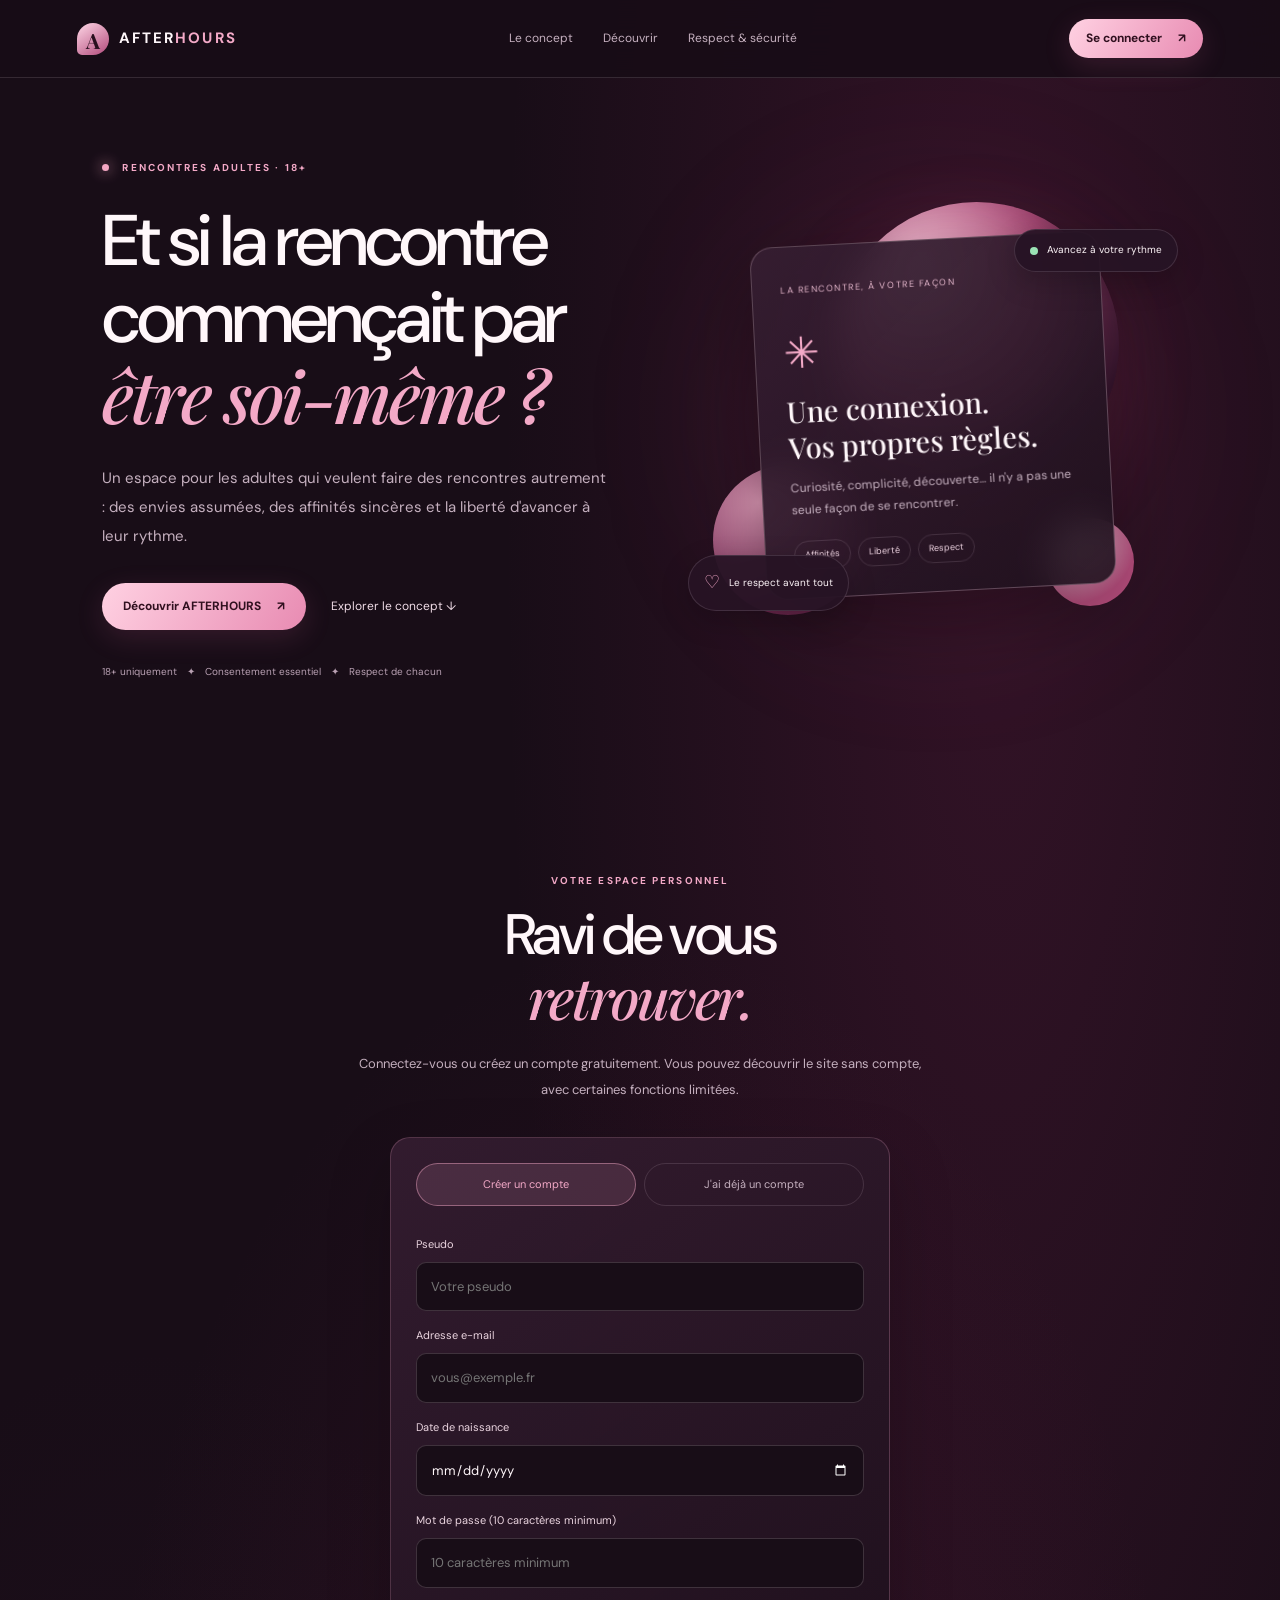
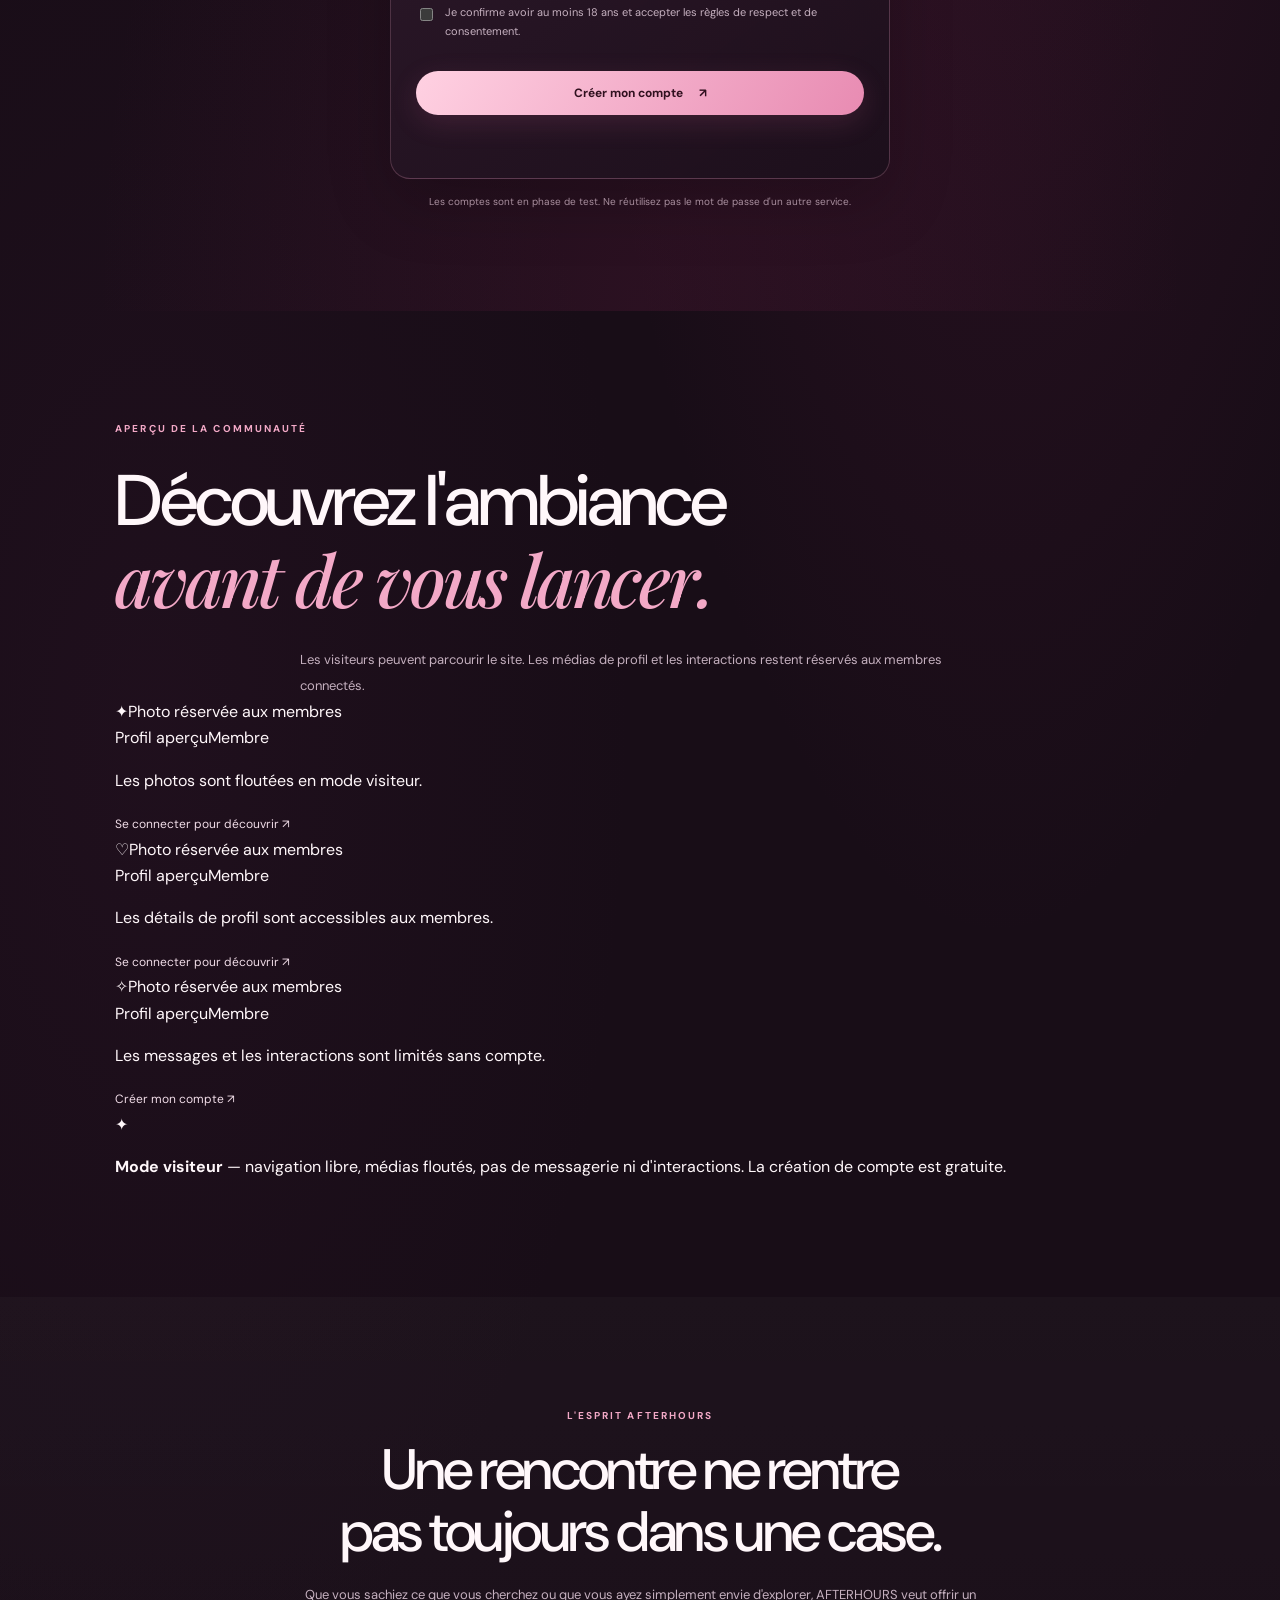
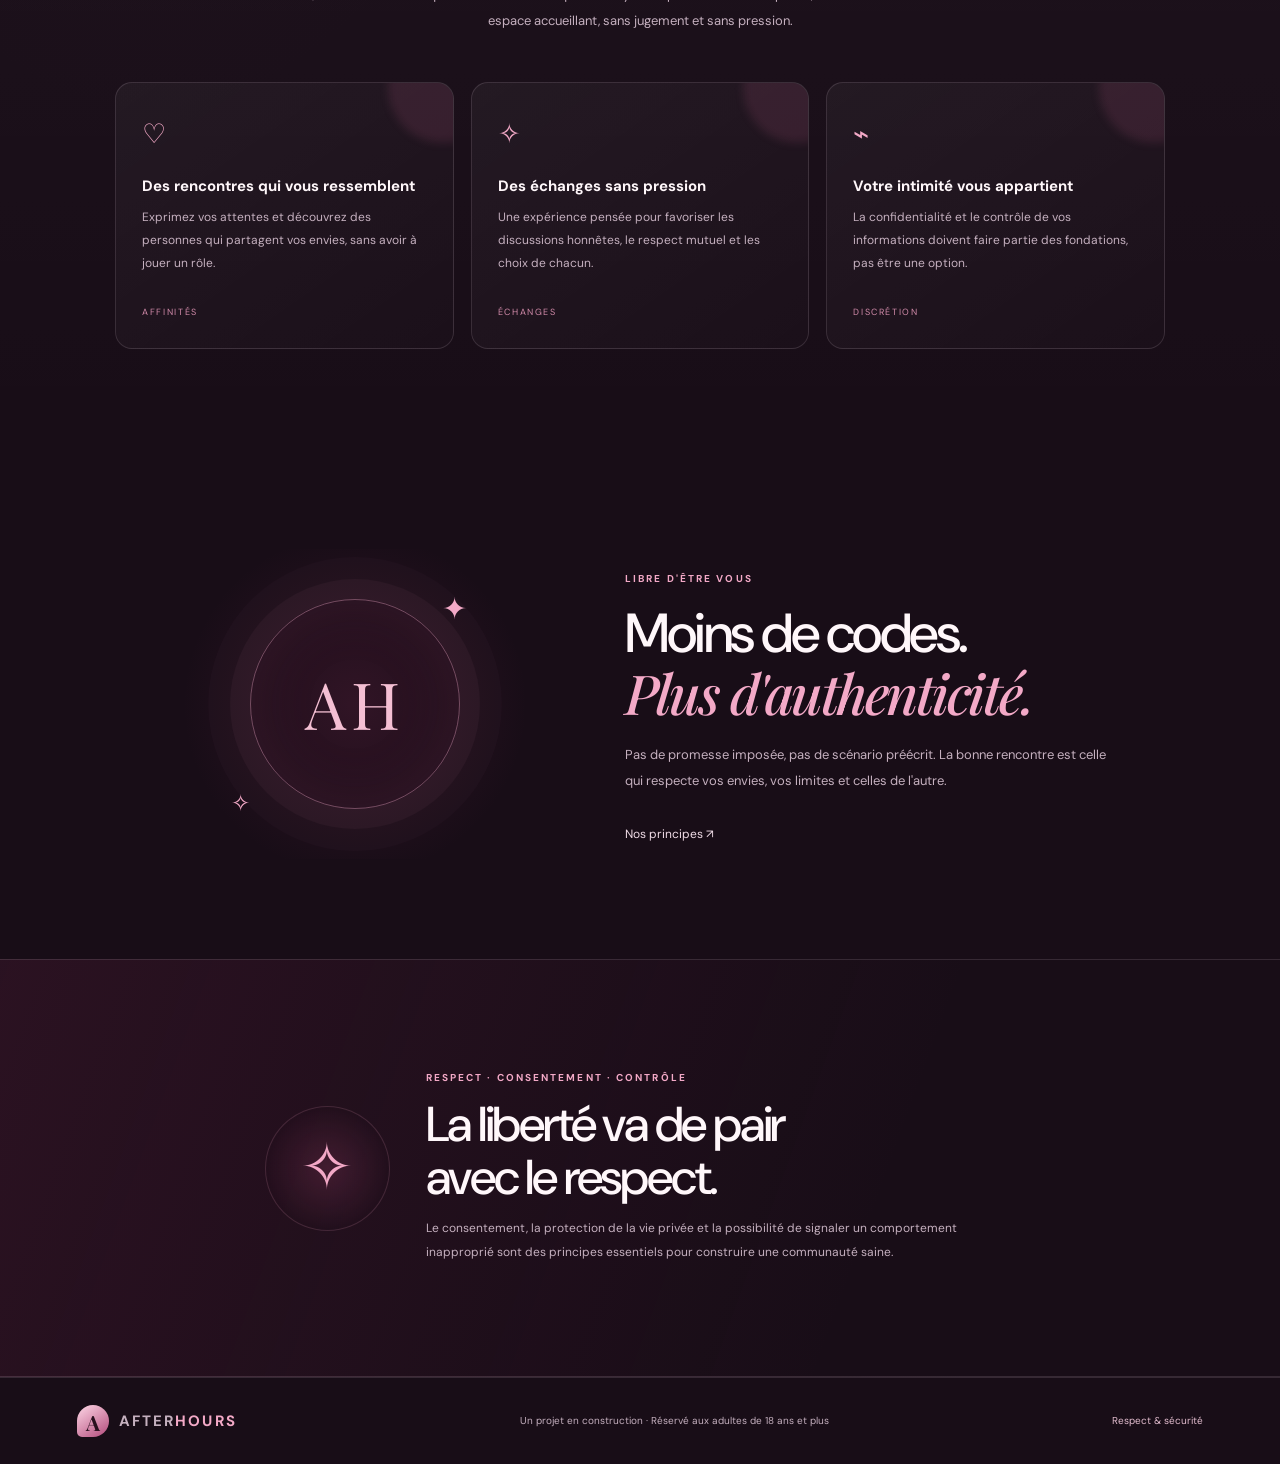
==== commit b91c0ae5: "Move account access to top and add guest preview" ====
--- a/index.html
+++ b/index.html
@@ -17,7 +17,7 @@
       <a href="#decouvrir">Découvrir</a>
       <a href="#securite">Respect & sécurité</a>
     </nav>
-    <a class="button button-small" href="#rejoindre">Nous rejoindre <span aria-hidden="true">↗</span></a>
+    <a class="button button-small" href="#rejoindre">Se connecter <span aria-hidden="true">↗</span></a>
   </header>
 
   <main>
@@ -46,30 +46,10 @@
       </div>
     </section>
 
-    <section class="intro section" id="concept">
-      <p class="eyebrow">L'ESPRIT AFTERHOURS</p>
-      <h2>Une rencontre ne rentre<br>pas toujours dans une case.</h2>
-      <p class="section-lead">Que vous sachiez ce que vous cherchez ou que vous ayez simplement envie d'explorer, AFTERHOURS veut offrir un espace accueillant, sans jugement et sans pression.</p>
-      <div class="feature-grid" id="decouvrir">
-        <article class="feature"><span class="feature-icon">♡</span><h3>Des rencontres qui vous ressemblent</h3><p>Exprimez vos attentes et découvrez des personnes qui partagent vos envies, sans avoir à jouer un rôle.</p><span class="feature-label">AFFINITÉS</span></article>
-        <article class="feature"><span class="feature-icon">✧</span><h3>Des échanges sans pression</h3><p>Une expérience pensée pour favoriser les discussions honnêtes, le respect mutuel et les choix de chacun.</p><span class="feature-label">ÉCHANGES</span></article>
-        <article class="feature"><span class="feature-icon">⌁</span><h3>Votre intimité vous appartient</h3><p>La confidentialité et le contrôle de vos informations doivent faire partie des fondations, pas être une option.</p><span class="feature-label">DISCRÉTION</span></article>
-      </div>
-    </section>
-
-    <section class="manifesto section">
-      <div class="manifesto-art"><div class="manifesto-ring">AH</div><span class="spark spark-one">✦</span><span class="spark spark-two">✧</span></div>
-      <div class="manifesto-copy"><p class="eyebrow">LIBRE D'ÊTRE VOUS</p><h2>Moins de codes.<br><em>Plus d'authenticité.</em></h2><p>Pas de promesse imposée, pas de scénario préécrit. La bonne rencontre est celle qui respecte vos envies, vos limites et celles de l'autre.</p><a class="text-link" href="#securite">Nos principes <span aria-hidden="true">↗</span></a></div>
-    </section>
-
-    <section class="safety section" id="securite">
-      <div class="safety-mark">✧</div><div><p class="eyebrow">RESPECT · CONSENTEMENT · CONTRÔLE</p><h2>La liberté va de pair<br>avec le respect.</h2><p>Le consentement, la protection de la vie privée et la possibilité de signaler un comportement inapproprié sont des principes essentiels pour construire une communauté saine.</p></div>
-    </section>
-
     <section class="join section" id="rejoindre">
-      <p class="eyebrow">REJOINDRE AFTERHOURS</p>
-      <h2>Votre prochaine rencontre<br><em>commence ici.</em></h2>
-      <p class="section-lead">Créez votre compte pour préparer votre espace personnel. Inscription réservée aux personnes majeures de 18 ans et plus.</p>
+      <p class="eyebrow">VOTRE ESPACE PERSONNEL</p>
+      <h2>Ravi de vous<br><em>retrouver.</em></h2>
+      <p class="section-lead">Connectez-vous ou créez un compte gratuitement. Vous pouvez découvrir le site sans compte, avec certaines fonctions limitées.</p>
       <div class="account-panel">
         <div class="account-tabs" role="tablist" aria-label="Compte">
           <button class="account-tab active" id="show-signup" type="button" role="tab" aria-selected="true">Créer un compte</button>
@@ -105,6 +85,55 @@
       </div>
       <p class="account-footnote">Les comptes sont en phase de test. Ne réutilisez pas le mot de passe d'un autre service.</p>
     </section>
+
+    <section class="preview section" id="decouvrir">
+      <p class="eyebrow">APERÇU DE LA COMMUNAUTÉ</p>
+      <h2>Découvrez l'ambiance<br><em>avant de vous lancer.</em></h2>
+      <p class="section-lead">Les visiteurs peuvent parcourir le site. Les médias de profil et les interactions restent réservés aux membres connectés.</p>
+      <div class="preview-grid">
+        <article class="preview-card">
+          <div class="preview-media media-one"><span class="media-lock">✦</span><span class="blur-caption">Photo réservée aux membres</span></div>
+          <div class="preview-info"><span class="preview-name">Profil aperçu</span><span class="preview-status">Membre</span></div>
+          <p>Les photos sont floutées en mode visiteur.</p>
+          <a class="text-link" href="#rejoindre">Se connecter pour découvrir ↗</a>
+        </article>
+        <article class="preview-card">
+          <div class="preview-media media-two"><span class="media-lock">♡</span><span class="blur-caption">Photo réservée aux membres</span></div>
+          <div class="preview-info"><span class="preview-name">Profil aperçu</span><span class="preview-status">Membre</span></div>
+          <p>Les détails de profil sont accessibles aux membres.</p>
+          <a class="text-link" href="#rejoindre">Se connecter pour découvrir ↗</a>
+        </article>
+        <article class="preview-card">
+          <div class="preview-media media-three"><span class="media-lock">✧</span><span class="blur-caption">Photo réservée aux membres</span></div>
+          <div class="preview-info"><span class="preview-name">Profil aperçu</span><span class="preview-status">Membre</span></div>
+          <p>Les messages et les interactions sont limités sans compte.</p>
+          <a class="text-link" href="#rejoindre">Créer mon compte ↗</a>
+        </article>
+      </div>
+      <div class="guest-note"><span>✦</span><p><strong>Mode visiteur</strong> — navigation libre, médias floutés, pas de messagerie ni d'interactions. La création de compte est gratuite.</p></div>
+    </section>
+
+    <section class="intro section" id="concept">
+      <p class="eyebrow">L'ESPRIT AFTERHOURS</p>
+      <h2>Une rencontre ne rentre<br>pas toujours dans une case.</h2>
+      <p class="section-lead">Que vous sachiez ce que vous cherchez ou que vous ayez simplement envie d'explorer, AFTERHOURS veut offrir un espace accueillant, sans jugement et sans pression.</p>
+      <div class="feature-grid" id="decouvrir">
+        <article class="feature"><span class="feature-icon">♡</span><h3>Des rencontres qui vous ressemblent</h3><p>Exprimez vos attentes et découvrez des personnes qui partagent vos envies, sans avoir à jouer un rôle.</p><span class="feature-label">AFFINITÉS</span></article>
+        <article class="feature"><span class="feature-icon">✧</span><h3>Des échanges sans pression</h3><p>Une expérience pensée pour favoriser les discussions honnêtes, le respect mutuel et les choix de chacun.</p><span class="feature-label">ÉCHANGES</span></article>
+        <article class="feature"><span class="feature-icon">⌁</span><h3>Votre intimité vous appartient</h3><p>La confidentialité et le contrôle de vos informations doivent faire partie des fondations, pas être une option.</p><span class="feature-label">DISCRÉTION</span></article>
+      </div>
+    </section>
+
+    <section class="manifesto section">
+      <div class="manifesto-art"><div class="manifesto-ring">AH</div><span class="spark spark-one">✦</span><span class="spark spark-two">✧</span></div>
+      <div class="manifesto-copy"><p class="eyebrow">LIBRE D'ÊTRE VOUS</p><h2>Moins de codes.<br><em>Plus d'authenticité.</em></h2><p>Pas de promesse imposée, pas de scénario préécrit. La bonne rencontre est celle qui respecte vos envies, vos limites et celles de l'autre.</p><a class="text-link" href="#securite">Nos principes <span aria-hidden="true">↗</span></a></div>
+    </section>
+
+    <section class="safety section" id="securite">
+      <div class="safety-mark">✧</div><div><p class="eyebrow">RESPECT · CONSENTEMENT · CONTRÔLE</p><h2>La liberté va de pair<br>avec le respect.</h2><p>Le consentement, la protection de la vie privée et la possibilité de signaler un comportement inapproprié sont des principes essentiels pour construire une communauté saine.</p></div>
+    </section>
+
+
   </main>
 
   <footer><a class="brand" href="#"><span class="brand-mark">A</span><span>AFTER<span class="brand-accent">HOURS</span></span></a><p>Un projet en construction · Réservé aux adultes de 18 ans et plus</p><a href="#securite">Respect & sécurité</a></footer>
--- a/styles.css
+++ b/styles.css
@@ -2,3 +2,29 @@
 :root{color-scheme:dark;--bg:#180d17;--panel:#241522;--text:#fff7fa;--muted:#c5b0bf;--pink:#f3a9c7;--rose:#ce729b;--line:rgba(255,232,243,.13);--gold:#e7c7a3}
 *{box-sizing:border-box}html{scroll-behavior:smooth;scroll-padding-top:90px}body{margin:0;background:radial-gradient(ellipse at 78% 10%,rgba(125,34,82,.27),transparent 35%),radial-gradient(ellipse at 12% 50%,rgba(77,31,66,.14),transparent 30%),var(--bg);color:var(--text);font-family:'DM Sans',sans-serif;line-height:1.65}a{color:inherit;text-decoration:none}.topbar{height:78px;padding:0 clamp(20px,6vw,88px);display:flex;align-items:center;justify-content:space-between;border-bottom:1px solid var(--line);position:sticky;top:0;background:rgba(24,13,23,.9);backdrop-filter:blur(18px);z-index:10}.brand{font-size:15px;letter-spacing:.14em;font-weight:700;display:inline-flex;align-items:center;gap:10px}.brand-accent{color:var(--pink)}.brand-mark{display:inline-grid;place-items:center;width:32px;height:32px;border-radius:50% 50% 50% 5px;background:linear-gradient(145deg,#ffd8e7,#b24a7b);color:#29101e;font-family:'Playfair Display',serif;font-size:21px;letter-spacing:0}.topbar nav{display:flex;gap:30px;color:var(--muted);font-size:12px}.topbar nav a:hover,footer a:hover,.text-link:hover{color:var(--pink)}.button{display:inline-flex;align-items:center;justify-content:center;gap:16px;padding:14px 21px;border-radius:30px;background:linear-gradient(120deg,#ffd1e2,#e88bb2);color:#30101f;font-size:12px;font-weight:700;box-shadow:0 8px 28px rgba(211,102,148,.16);transition:transform .2s,filter .2s}.button:hover{transform:translateY(-2px);filter:brightness(1.06)}.button-small{padding:10px 17px}.hero{min-height:650px;padding:72px clamp(20px,8vw,120px) 82px;display:grid;grid-template-columns:1.05fr .95fr;gap:45px;align-items:center;max-width:1500px;margin:auto}.hero-copy{max-width:630px}.eyebrow{font-size:10px;letter-spacing:.21em;color:var(--pink);font-weight:700}.pulse{display:inline-block;width:7px;height:7px;border-radius:50%;background:#f4a7c3;margin-right:9px;box-shadow:0 0 14px #f4a7c3}.hero h1,.section h2{font-size:clamp(43px,5.6vw,73px);line-height:1.08;letter-spacing:-.045em;margin:25px 0;font-weight:500}.hero h1 em,.section h2 em{font-family:'Playfair Display',serif;color:var(--pink);font-weight:500}.lead{max-width:510px;color:var(--muted);font-size:15px;line-height:1.95}.hero-actions{display:flex;align-items:center;gap:25px;margin-top:31px;flex-wrap:wrap}.text-link{font-size:12px;color:#f0dce7}.trust-row{display:flex;gap:10px;flex-wrap:wrap;margin-top:34px;font-size:10px;color:#b9a1b3}.hero-art{height:465px;position:relative;display:grid;place-items:center;isolation:isolate}.halo{position:absolute;width:380px;height:380px;border-radius:50%;background:rgba(140,40,88,.2);filter:blur(75px);z-index:-3}.orb{position:absolute;border-radius:50%;z-index:-1}.orb-one{width:285px;height:285px;right:12%;top:4%;background:radial-gradient(circle at 30% 24%,#f7c5d8,#b74f7e 43%,#4a1c3a 76%);box-shadow:inset -25px -30px 55px #190b1c66,0 25px 80px #aa376633}.orb-two{width:150px;height:150px;left:5%;bottom:7%;background:radial-gradient(circle at 30% 25%,#f0a6c5,#7b2c58 68%);opacity:.9}.orb-three{width:88px;height:88px;right:9%;bottom:9%;background:radial-gradient(circle at 30% 25%,#f9dce7,#b74d7d 70%)}.glass-card{background:linear-gradient(140deg,rgba(53,29,49,.92),rgba(28,15,27,.89));border:1px solid rgba(255,220,235,.24);box-shadow:0 25px 80px #0005;backdrop-filter:blur(18px);border-radius:22px}.card-main{width:min(350px,84%);padding:28px;transform:rotate(-3deg)}.mini-label{font-size:9px;letter-spacing:.17em;color:#e6b8cd}.symbol{font-size:43px;color:var(--pink);margin-top:17px}.card-main h2{font-size:29px;line-height:1.22;margin:5px 0 12px;font-family:'Playfair Display',serif;font-weight:500}.card-main p{font-size:12px;color:var(--muted);line-height:1.85}.card-tags{display:flex;flex-wrap:wrap;gap:7px;margin-top:20px}.card-tags span{border:1px solid var(--line);padding:6px 10px;border-radius:30px;font-size:9px;color:#f1d7e4}.floating-note{position:absolute;display:flex;align-items:center;gap:9px;padding:12px 15px;background:rgba(39,20,37,.94);border:1px solid var(--line);border-radius:30px;box-shadow:0 10px 30px #0003;font-size:10px}.note-top{top:10%;right:0}.note-bottom{bottom:8%;left:0}.note-dot{width:8px;height:8px;border-radius:50%;background:#9be2b5}.note-icon{font-size:18px;color:var(--pink)}.section{padding:100px clamp(20px,9vw,130px)}.intro{background:linear-gradient(180deg,rgba(255,255,255,.022),transparent);text-align:center;border-top:1px solid rgba(255,255,255,.025)}.intro h2,.join h2{font-size:clamp(36px,4.5vw,57px);margin:15px 0 20px}.section-lead{max-width:680px;margin:0 auto;color:var(--muted);font-size:13px;line-height:2}.feature-grid{display:grid;grid-template-columns:repeat(3,1fr);gap:17px;max-width:1080px;margin:48px auto 0;text-align:left}.feature{position:relative;overflow:hidden;padding:29px 26px 25px;border:1px solid var(--line);border-radius:17px;background:linear-gradient(145deg,rgba(255,255,255,.045),rgba(255,255,255,.012));min-height:240px;transition:transform .2s,border-color .2s}.feature:hover{transform:translateY(-4px);border-color:rgba(243,169,199,.35)}.feature:after{content:'';position:absolute;width:110px;height:110px;right:-45px;top:-50px;border-radius:50%;background:#d36a9820;filter:blur(4px)}.feature-icon{color:var(--pink);font-size:27px}.feature h3{font-size:15px;line-height:1.5;margin:18px 0 9px}.feature p{color:var(--muted);font-size:12px;line-height:1.9;margin:0 0 22px}.feature-label{font-size:9px;letter-spacing:.18em;color:#d28baa}.manifesto{display:grid;grid-template-columns:.8fr 1fr;gap:70px;align-items:center;max-width:1200px;margin:auto}.manifesto-art{min-height:310px;display:grid;place-items:center;position:relative;background:radial-gradient(circle,rgba(162,53,103,.18),transparent 68%)}.manifesto-ring{width:210px;height:210px;border:1px solid rgba(243,169,199,.4);border-radius:50%;display:grid;place-items:center;color:#f4bfd3;font-family:'Playfair Display',serif;font-size:65px;letter-spacing:.08em;box-shadow:0 0 0 20px #f3a9c70a,0 0 0 42px #f3a9c705,inset 0 0 60px #c04c8020}.spark{position:absolute;color:var(--pink)}.spark-one{font-size:30px;top:35px;right:22%}.spark-two{font-size:23px;bottom:36px;left:19%}.manifesto-copy h2{font-size:clamp(38px,4.3vw,55px);margin:16px 0}.manifesto-copy>p:not(.eyebrow){color:var(--muted);font-size:13px;line-height:2;max-width:520px;margin-bottom:26px}.safety{display:flex;align-items:center;justify-content:center;gap:36px;background:linear-gradient(110deg,rgba(122,36,77,.19),transparent 68%);border-top:1px solid var(--line);border-bottom:1px solid var(--line)}.safety-mark{font-size:64px;color:var(--pink);width:125px;height:125px;flex-shrink:0;border-radius:50%;display:grid;place-items:center;background:radial-gradient(circle,rgba(195,76,127,.2),transparent 70%);border:1px solid rgba(240,160,189,.16)}.safety h2{font-size:clamp(34px,4vw,49px);margin:12px 0}.safety p:not(.eyebrow){max-width:590px;color:var(--muted);font-size:12px;line-height:2}.join{text-align:center;background:radial-gradient(ellipse at 50% 100%,rgba(130,34,81,.18),transparent 60%)}.join .section-lead{max-width:590px}.notice{max-width:620px;margin:26px auto;padding:14px 17px;display:flex;align-items:flex-start;gap:11px;text-align:left;border:1px solid rgba(240,160,189,.2);border-radius:12px;background:rgba(240,160,189,.045);font-size:11px;color:#ddc4d1;line-height:1.8}.notice-dot{width:7px;height:7px;flex:0 0 7px;border-radius:50%;background:var(--gold);margin-top:7px}footer{border-top:1px solid var(--line);padding:27px clamp(20px,6vw,88px);display:flex;align-items:center;justify-content:space-between;gap:20px;flex-wrap:wrap;color:var(--muted);font-size:10px}footer p{margin:0}footer>a:last-child{color:#e3bdcf}
 @media(max-width:850px){.topbar{height:70px;padding:0 18px}.topbar nav{display:none}.hero{grid-template-columns:1fr;padding-top:55px;gap:12px}.hero h1{font-size:clamp(46px,10vw,68px)}.hero-art{height:390px;max-width:540px;width:100%;margin:0 auto}.orb-one{right:13%;width:235px;height:235px}.orb-two{width:125px;height:125px}.card-main{width:min(330px,82%)}.section{padding:72px 22px}.feature-grid{grid-template-columns:1fr;max-width:540px;margin-top:30px}.feature{min-height:auto}.manifesto{grid-template-columns:1fr;gap:10px}.manifesto-art{min-height:245px}.manifesto-ring{width:170px;height:170px;font-size:53px}.manifesto-copy{text-align:center}.manifesto-copy>p:not(.eyebrow){margin-left:auto;margin-right:auto}.safety{align-items:flex-start;gap:18px}.safety-mark{width:70px;height:70px;font-size:35px;flex-shrink:0}.safety h2{font-size:34px}}@media(max-width:430px){.brand{font-size:12px;gap:7px}.brand-mark{width:28px;height:28px}.button-small{font-size:10px;padding:9px 12px}.hero{padding-top:42px}.hero h1{font-size:44px}.lead{font-size:13px}.hero-actions{gap:17px}.hero-art{height:340px}.orb-one{width:205px;height:205px}.card-main{padding:22px;width:86%}.card-main h2{font-size:25px}.floating-note{font-size:9px;padding:10px 12px}.note-top{top:5%}.note-bottom{bottom:3%}.trust-row{font-size:9px}.safety{display:block}.safety-mark{margin-bottom:20px}footer{justify-content:center;text-align:center;flex-direction:column;gap:12px}}
+
+
+/* Account forms */
+.account-panel{max-width:500px;margin:34px auto 0;text-align:left;padding:25px;border:1px solid rgba(243,169,199,.22);border-radius:20px;background:linear-gradient(145deg,rgba(53,29,49,.9),rgba(28,15,27,.94));box-shadow:0 24px 65px #0003}
+.account-tabs{display:grid;grid-template-columns:1fr 1fr;gap:8px;margin-bottom:23px}
+.account-tab{border:1px solid var(--line);border-radius:30px;padding:11px 10px;background:transparent;color:var(--muted);font:inherit;font-size:11px;cursor:pointer}
+.account-tab.active{background:rgba(243,169,199,.13);border-color:rgba(243,169,199,.45);color:var(--pink)}
+.account-form{display:flex;flex-direction:column;gap:9px}
+.account-form[hidden],.account-profile[hidden],.account-tab[hidden]{display:none}
+.account-form>label{font-size:11px;color:#ead4df;margin-top:6px}
+.account-form input:not([type=checkbox]){width:100%;padding:13px 14px;border-radius:10px;border:1px solid rgba(255,232,243,.17);background:#180d17;color:var(--text);font:inherit;font-size:13px;outline:none}
+.account-form input:focus{border-color:var(--pink);box-shadow:0 0 0 3px rgba(243,169,199,.09)}
+.account-form input[type=date]{color-scheme:dark}
+.consent-line{display:flex;align-items:flex-start;gap:9px;margin:12px 0;color:var(--muted)!important;line-height:1.7}
+.consent-line input{accent-color:#e88bb2;margin-top:5px;flex-shrink:0}
+.account-submit{width:100%;border:0;cursor:pointer;margin-top:10px;font-family:inherit}
+.account-submit:disabled{opacity:.65;cursor:wait}
+.account-message{min-height:22px;margin-top:16px;font-size:12px;text-align:center;color:#b6e6c6;overflow-wrap:anywhere}
+.account-message.error{color:#ffb2bb}
+.account-profile{text-align:center;padding:12px 4px 5px}
+.account-profile h3{font-size:24px;margin:12px 0}
+.account-profile p:not(.eyebrow){font-size:12px;color:var(--muted);overflow-wrap:anywhere}
+.account-profile .profile-note{padding:12px;border:1px solid var(--line);border-radius:10px}
+.logout-button{background:none;border:0;cursor:pointer;font-family:inherit}
+.account-footnote{max-width:500px;margin:15px auto 0;font-size:10px;color:#a98f9f}
+@media(max-width:500px){.account-panel{padding:18px}.account-tab{font-size:10px}}
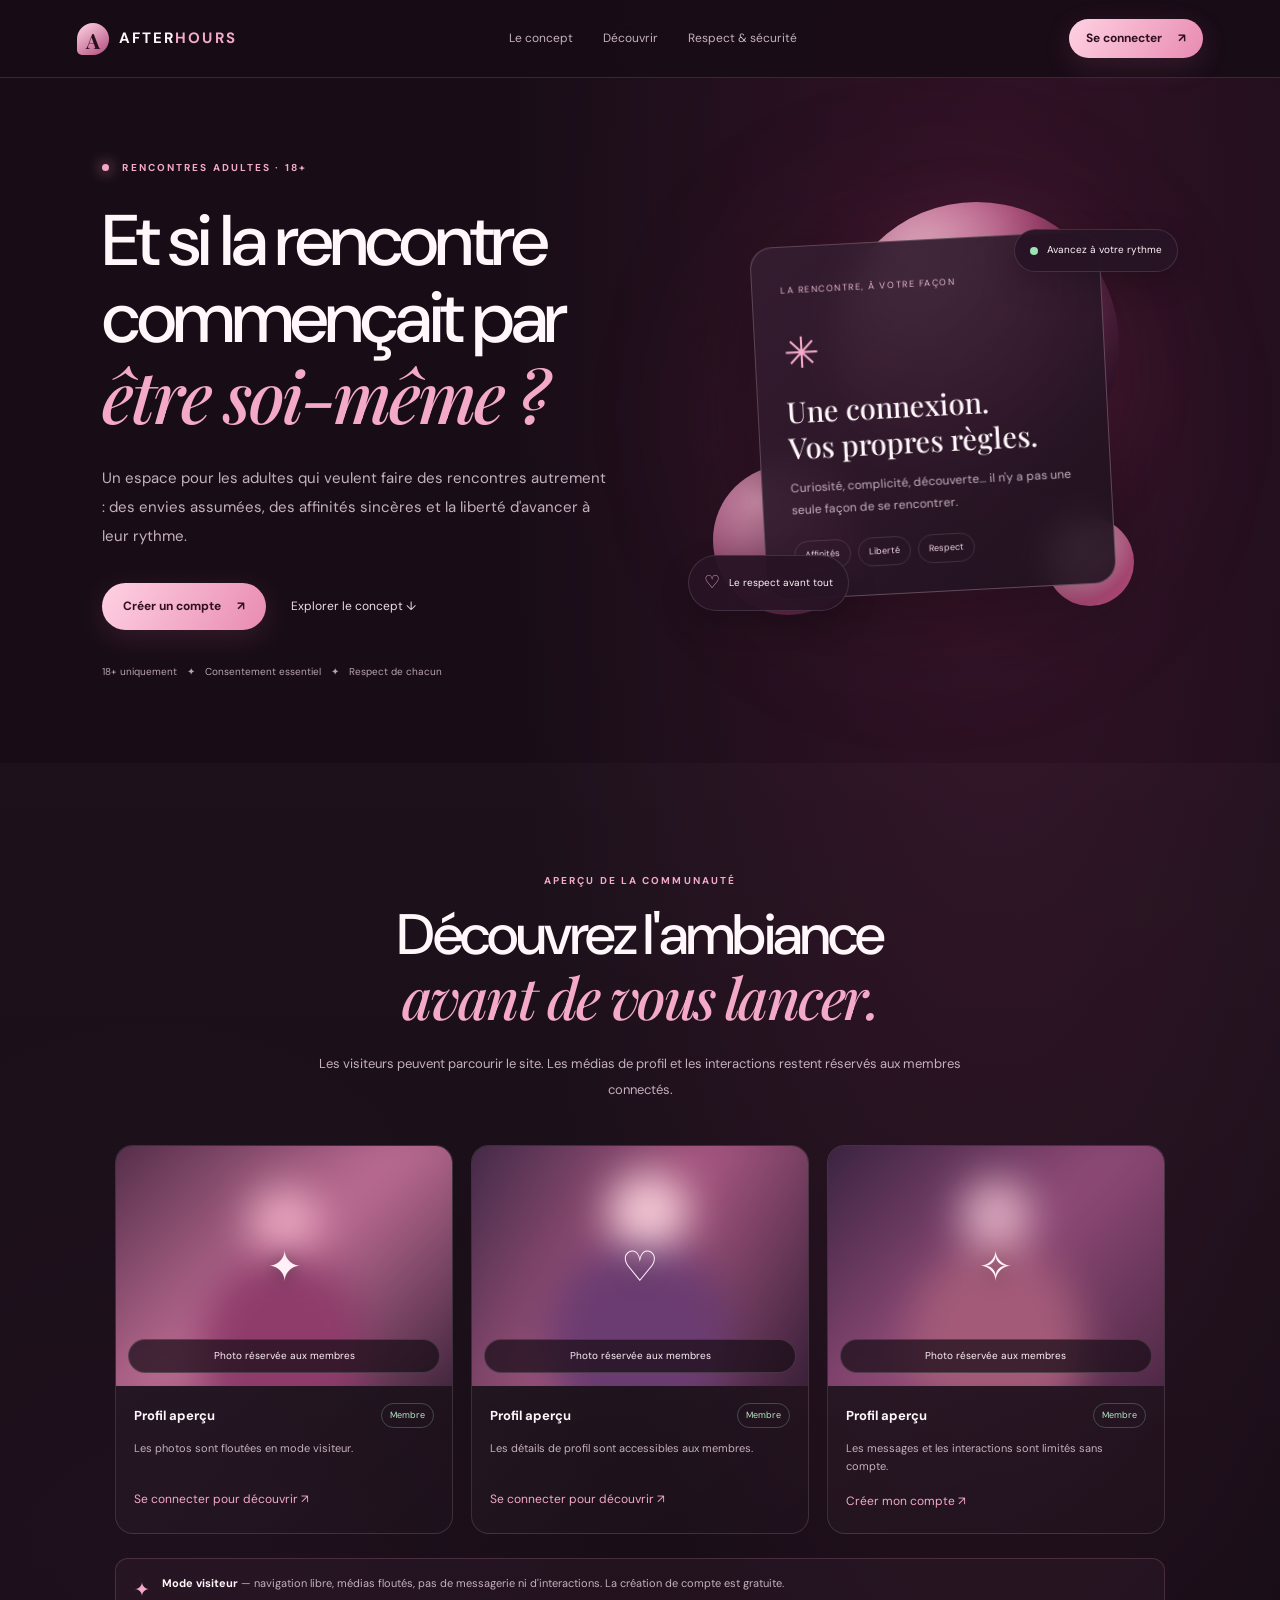
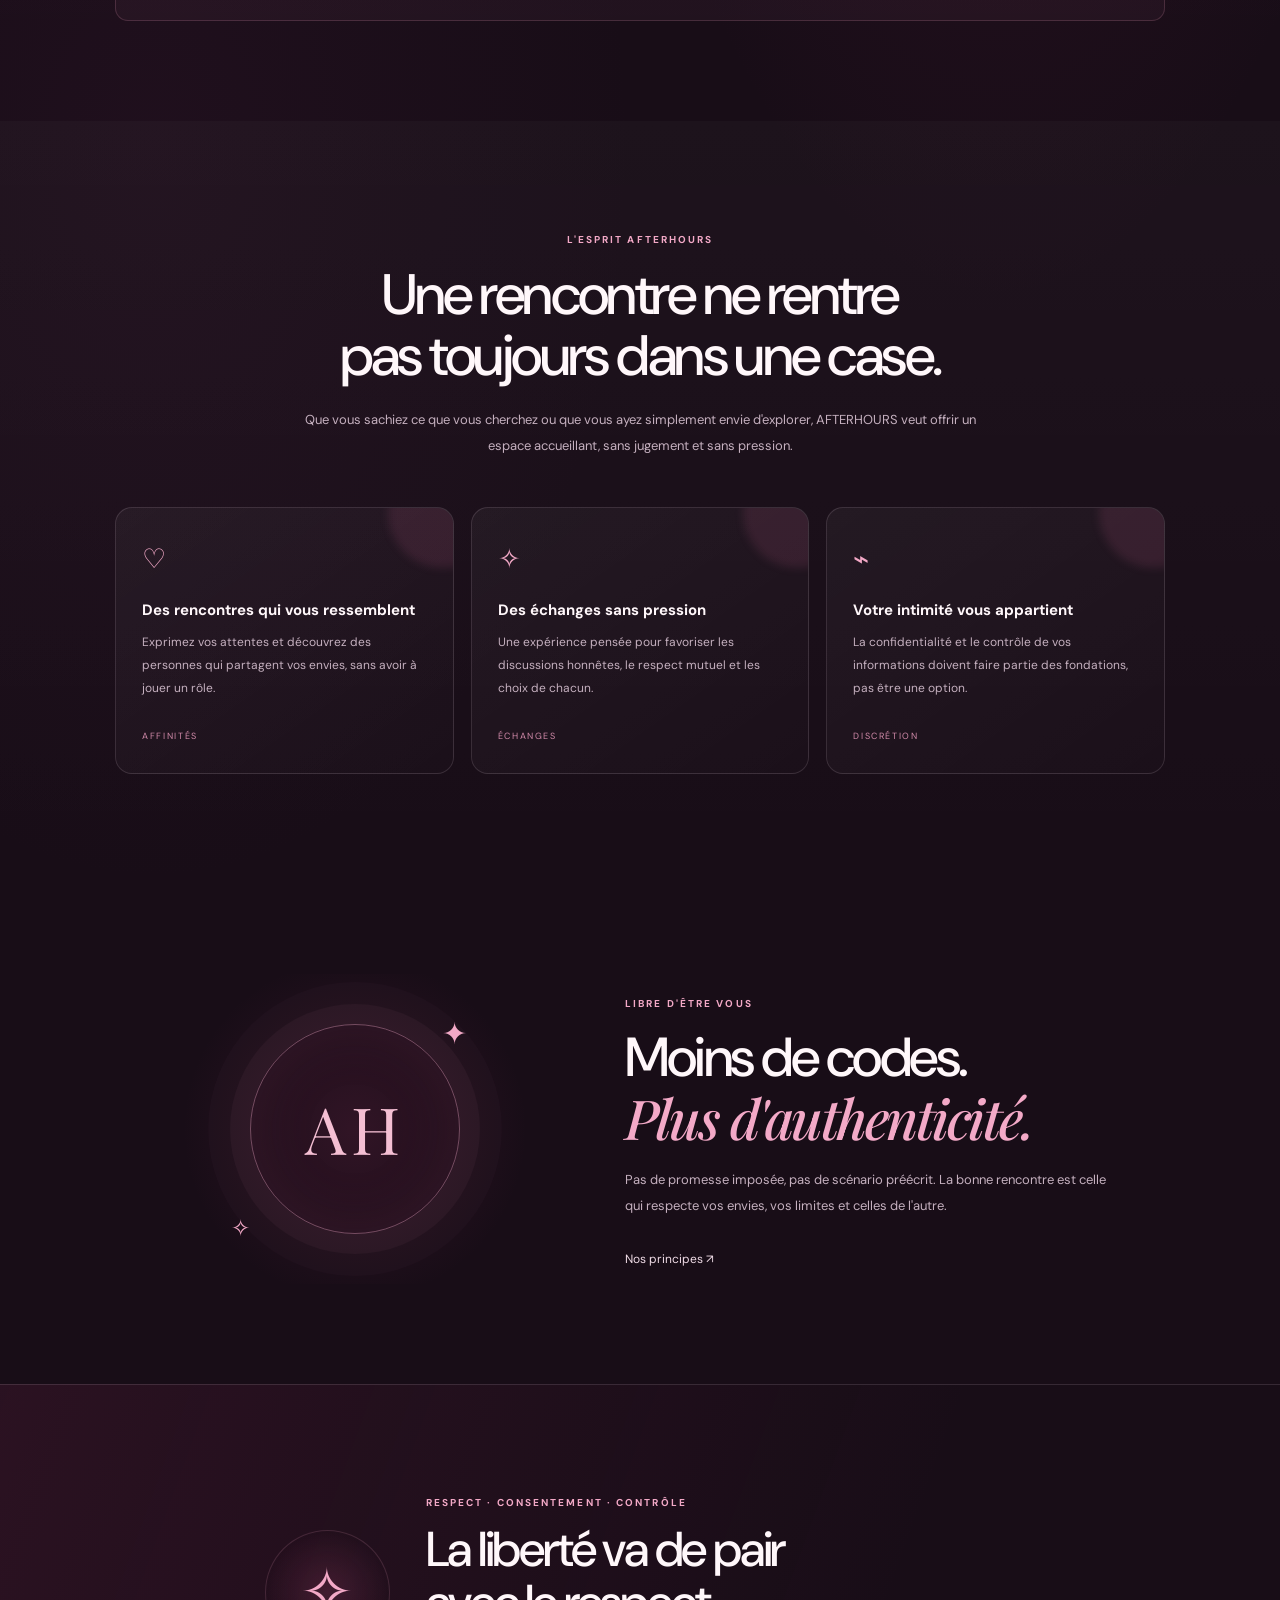
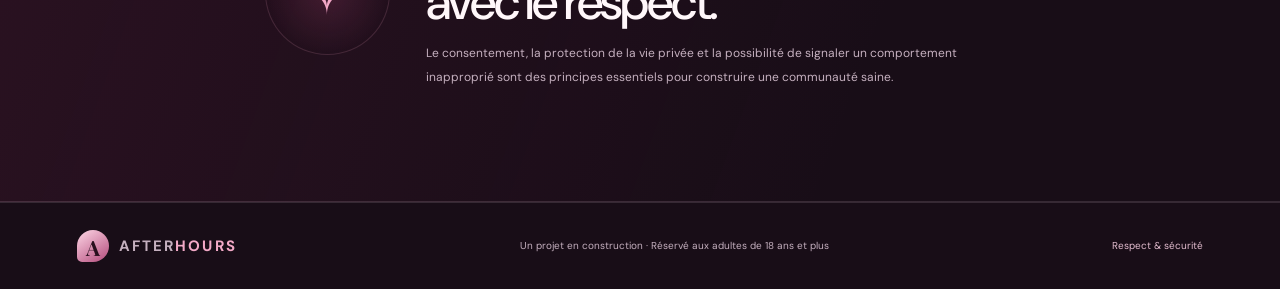
==== commit c0194f26: "Move login and signup into popup modal" ====
--- a/index.html
+++ b/index.html
@@ -17,7 +17,7 @@
       <a href="#decouvrir">Découvrir</a>
       <a href="#securite">Respect & sécurité</a>
     </nav>
-    <a class="button button-small" href="#rejoindre">Se connecter <span aria-hidden="true">↗</span></a>
+    <a class="button button-small" href="#rejoindre" data-account-open>Se connecter <span aria-hidden="true">↗</span></a>
   </header>
 
   <main>
@@ -27,7 +27,7 @@
         <h1>Et si la rencontre<br>commençait par<br><em>être soi-même&nbsp;?</em></h1>
         <p class="lead">Un espace pour les adultes qui veulent faire des rencontres autrement : des envies assumées, des affinités sincères et la liberté d'avancer à leur rythme.</p>
         <div class="hero-actions">
-          <a class="button" href="#rejoindre">Découvrir AFTERHOURS <span aria-hidden="true">↗</span></a>
+          <a class="button" href="#rejoindre" data-account-open>Créer un compte <span aria-hidden="true">↗</span></a>
           <a class="text-link" href="#concept">Explorer le concept <span aria-hidden="true">↓</span></a>
         </div>
         <div class="trust-row"><span>18+ uniquement</span><span>✦</span><span>Consentement essentiel</span><span>✦</span><span>Respect de chacun</span></div>
@@ -46,9 +46,63 @@
       </div>
     </section>
 
+
+
+    <section class="preview section" id="decouvrir">
+      <p class="eyebrow">APERÇU DE LA COMMUNAUTÉ</p>
+      <h2>Découvrez l'ambiance<br><em>avant de vous lancer.</em></h2>
+      <p class="section-lead">Les visiteurs peuvent parcourir le site. Les médias de profil et les interactions restent réservés aux membres connectés.</p>
+      <div class="preview-grid">
+        <article class="preview-card">
+          <div class="preview-media media-one"><span class="media-lock">✦</span><span class="blur-caption">Photo réservée aux membres</span></div>
+          <div class="preview-info"><span class="preview-name">Profil aperçu</span><span class="preview-status">Membre</span></div>
+          <p>Les photos sont floutées en mode visiteur.</p>
+          <a class="text-link" href="#rejoindre" data-account-open>Se connecter pour découvrir ↗</a>
+        </article>
+        <article class="preview-card">
+          <div class="preview-media media-two"><span class="media-lock">♡</span><span class="blur-caption">Photo réservée aux membres</span></div>
+          <div class="preview-info"><span class="preview-name">Profil aperçu</span><span class="preview-status">Membre</span></div>
+          <p>Les détails de profil sont accessibles aux membres.</p>
+          <a class="text-link" href="#rejoindre">Se connecter pour découvrir ↗</a>
+        </article>
+        <article class="preview-card">
+          <div class="preview-media media-three"><span class="media-lock">✧</span><span class="blur-caption">Photo réservée aux membres</span></div>
+          <div class="preview-info"><span class="preview-name">Profil aperçu</span><span class="preview-status">Membre</span></div>
+          <p>Les messages et les interactions sont limités sans compte.</p>
+          <a class="text-link" href="#rejoindre" data-account-open>Créer mon compte ↗</a>
+        </article>
+      </div>
+      <div class="guest-note"><span>✦</span><p><strong>Mode visiteur</strong> — navigation libre, médias floutés, pas de messagerie ni d'interactions. La création de compte est gratuite.</p></div>
+    </section>
+
+    <section class="intro section" id="concept">
+      <p class="eyebrow">L'ESPRIT AFTERHOURS</p>
+      <h2>Une rencontre ne rentre<br>pas toujours dans une case.</h2>
+      <p class="section-lead">Que vous sachiez ce que vous cherchez ou que vous ayez simplement envie d'explorer, AFTERHOURS veut offrir un espace accueillant, sans jugement et sans pression.</p>
+      <div class="feature-grid" id="decouvrir">
+        <article class="feature"><span class="feature-icon">♡</span><h3>Des rencontres qui vous ressemblent</h3><p>Exprimez vos attentes et découvrez des personnes qui partagent vos envies, sans avoir à jouer un rôle.</p><span class="feature-label">AFFINITÉS</span></article>
+        <article class="feature"><span class="feature-icon">✧</span><h3>Des échanges sans pression</h3><p>Une expérience pensée pour favoriser les discussions honnêtes, le respect mutuel et les choix de chacun.</p><span class="feature-label">ÉCHANGES</span></article>
+        <article class="feature"><span class="feature-icon">⌁</span><h3>Votre intimité vous appartient</h3><p>La confidentialité et le contrôle de vos informations doivent faire partie des fondations, pas être une option.</p><span class="feature-label">DISCRÉTION</span></article>
+      </div>
+    </section>
+
+    <section class="manifesto section">
+      <div class="manifesto-art"><div class="manifesto-ring">AH</div><span class="spark spark-one">✦</span><span class="spark spark-two">✧</span></div>
+      <div class="manifesto-copy"><p class="eyebrow">LIBRE D'ÊTRE VOUS</p><h2>Moins de codes.<br><em>Plus d'authenticité.</em></h2><p>Pas de promesse imposée, pas de scénario préécrit. La bonne rencontre est celle qui respecte vos envies, vos limites et celles de l'autre.</p><a class="text-link" href="#securite">Nos principes <span aria-hidden="true">↗</span></a></div>
+    </section>
+
+    <section class="safety section" id="securite">
+      <div class="safety-mark">✧</div><div><p class="eyebrow">RESPECT · CONSENTEMENT · CONTRÔLE</p><h2>La liberté va de pair<br>avec le respect.</h2><p>Le consentement, la protection de la vie privée et la possibilité de signaler un comportement inapproprié sont des principes essentiels pour construire une communauté saine.</p></div>
+    </section>
+
+
+  </main>
+
+    <dialog class="account-dialog" id="account-dialog" aria-labelledby="account-dialog-title">
+      <button type="button" class="dialog-close" id="close-account-dialog" aria-label="Fermer">×</button>
     <section class="join section" id="rejoindre">
       <p class="eyebrow">VOTRE ESPACE PERSONNEL</p>
-      <h2>Ravi de vous<br><em>retrouver.</em></h2>
+      <h2 id="account-dialog-title">Ravi de vous<br><em>retrouver.</em></h2>
       <p class="section-lead">Connectez-vous ou créez un compte gratuitement. Vous pouvez découvrir le site sans compte, avec certaines fonctions limitées.</p>
       <div class="account-panel">
         <div class="account-tabs" role="tablist" aria-label="Compte">
@@ -85,56 +139,7 @@
       </div>
       <p class="account-footnote">Les comptes sont en phase de test. Ne réutilisez pas le mot de passe d'un autre service.</p>
     </section>
-
-    <section class="preview section" id="decouvrir">
-      <p class="eyebrow">APERÇU DE LA COMMUNAUTÉ</p>
-      <h2>Découvrez l'ambiance<br><em>avant de vous lancer.</em></h2>
-      <p class="section-lead">Les visiteurs peuvent parcourir le site. Les médias de profil et les interactions restent réservés aux membres connectés.</p>
-      <div class="preview-grid">
-        <article class="preview-card">
-          <div class="preview-media media-one"><span class="media-lock">✦</span><span class="blur-caption">Photo réservée aux membres</span></div>
-          <div class="preview-info"><span class="preview-name">Profil aperçu</span><span class="preview-status">Membre</span></div>
-          <p>Les photos sont floutées en mode visiteur.</p>
-          <a class="text-link" href="#rejoindre">Se connecter pour découvrir ↗</a>
-        </article>
-        <article class="preview-card">
-          <div class="preview-media media-two"><span class="media-lock">♡</span><span class="blur-caption">Photo réservée aux membres</span></div>
-          <div class="preview-info"><span class="preview-name">Profil aperçu</span><span class="preview-status">Membre</span></div>
-          <p>Les détails de profil sont accessibles aux membres.</p>
-          <a class="text-link" href="#rejoindre">Se connecter pour découvrir ↗</a>
-        </article>
-        <article class="preview-card">
-          <div class="preview-media media-three"><span class="media-lock">✧</span><span class="blur-caption">Photo réservée aux membres</span></div>
-          <div class="preview-info"><span class="preview-name">Profil aperçu</span><span class="preview-status">Membre</span></div>
-          <p>Les messages et les interactions sont limités sans compte.</p>
-          <a class="text-link" href="#rejoindre">Créer mon compte ↗</a>
-        </article>
-      </div>
-      <div class="guest-note"><span>✦</span><p><strong>Mode visiteur</strong> — navigation libre, médias floutés, pas de messagerie ni d'interactions. La création de compte est gratuite.</p></div>
-    </section>
-
-    <section class="intro section" id="concept">
-      <p class="eyebrow">L'ESPRIT AFTERHOURS</p>
-      <h2>Une rencontre ne rentre<br>pas toujours dans une case.</h2>
-      <p class="section-lead">Que vous sachiez ce que vous cherchez ou que vous ayez simplement envie d'explorer, AFTERHOURS veut offrir un espace accueillant, sans jugement et sans pression.</p>
-      <div class="feature-grid" id="decouvrir">
-        <article class="feature"><span class="feature-icon">♡</span><h3>Des rencontres qui vous ressemblent</h3><p>Exprimez vos attentes et découvrez des personnes qui partagent vos envies, sans avoir à jouer un rôle.</p><span class="feature-label">AFFINITÉS</span></article>
-        <article class="feature"><span class="feature-icon">✧</span><h3>Des échanges sans pression</h3><p>Une expérience pensée pour favoriser les discussions honnêtes, le respect mutuel et les choix de chacun.</p><span class="feature-label">ÉCHANGES</span></article>
-        <article class="feature"><span class="feature-icon">⌁</span><h3>Votre intimité vous appartient</h3><p>La confidentialité et le contrôle de vos informations doivent faire partie des fondations, pas être une option.</p><span class="feature-label">DISCRÉTION</span></article>
-      </div>
-    </section>
-
-    <section class="manifesto section">
-      <div class="manifesto-art"><div class="manifesto-ring">AH</div><span class="spark spark-one">✦</span><span class="spark spark-two">✧</span></div>
-      <div class="manifesto-copy"><p class="eyebrow">LIBRE D'ÊTRE VOUS</p><h2>Moins de codes.<br><em>Plus d'authenticité.</em></h2><p>Pas de promesse imposée, pas de scénario préécrit. La bonne rencontre est celle qui respecte vos envies, vos limites et celles de l'autre.</p><a class="text-link" href="#securite">Nos principes <span aria-hidden="true">↗</span></a></div>
-    </section>
-
-    <section class="safety section" id="securite">
-      <div class="safety-mark">✧</div><div><p class="eyebrow">RESPECT · CONSENTEMENT · CONTRÔLE</p><h2>La liberté va de pair<br>avec le respect.</h2><p>Le consentement, la protection de la vie privée et la possibilité de signaler un comportement inapproprié sont des principes essentiels pour construire une communauté saine.</p></div>
-    </section>
-
-
-  </main>
+    </dialog>
 
   <footer><a class="brand" href="#"><span class="brand-mark">A</span><span>AFTER<span class="brand-accent">HOURS</span></span></a><p>Un projet en construction · Réservé aux adultes de 18 ans et plus</p><a href="#securite">Respect & sécurité</a></footer>
   <script src="./app.js" defer></script>
--- a/styles.css
+++ b/styles.css
@@ -28,3 +28,28 @@
 .logout-button{background:none;border:0;cursor:pointer;font-family:inherit}
 .account-footnote{max-width:500px;margin:15px auto 0;font-size:10px;color:#a98f9f}
 @media(max-width:500px){.account-panel{padding:18px}.account-tab{font-size:10px}}
+
+
+/* Visitor mode: browse freely, blur member media and gate interactions */
+.preview{text-align:center;background:linear-gradient(180deg,rgba(255,255,255,.018),transparent)}
+.preview h2{font-size:clamp(36px,4.5vw,57px);margin:15px 0 20px}
+.preview-grid{display:grid;grid-template-columns:repeat(3,minmax(0,1fr));gap:18px;max-width:1080px;margin:42px auto 0;text-align:left}
+.preview-card{overflow:hidden;border:1px solid var(--line);border-radius:18px;background:linear-gradient(145deg,rgba(255,255,255,.045),rgba(255,255,255,.012));padding-bottom:20px}
+.preview-media{height:240px;position:relative;display:flex;align-items:center;justify-content:center;overflow:hidden;isolation:isolate;background:#392036}
+.preview-media:before{content:"";position:absolute;inset:-15px;filter:blur(17px);transform:scale(1.12);z-index:-1}
+.media-one:before{background:radial-gradient(ellipse at 50% 35%,#e7a4bd 0 12%,transparent 13%),radial-gradient(ellipse at 50% 78%,#8f3c6b 0 28%,transparent 29%),linear-gradient(135deg,#3d2139,#bd6c93,#28162b)}
+.media-two:before{background:radial-gradient(ellipse at 52% 32%,#f1c5d2 0 13%,transparent 14%),radial-gradient(ellipse at 50% 75%,#6b3c71 0 31%,transparent 32%),linear-gradient(120deg,#2d203a,#a95882,#201329)}
+.media-three:before{background:radial-gradient(ellipse at 50% 33%,#d8a6bc 0 12%,transparent 13%),radial-gradient(ellipse at 50% 76%,#a25a78 0 30%,transparent 31%),linear-gradient(135deg,#271b35,#8f4a77,#41213c)}
+.media-lock{font-size:42px;color:#fff0f7;text-shadow:0 3px 20px #0008}
+.blur-caption{position:absolute;bottom:13px;left:12px;right:12px;text-align:center;padding:8px 10px;border-radius:30px;background:#180d17b8;border:1px solid #ffffff24;color:#fff1f7;font-size:10px;backdrop-filter:blur(8px)}
+.preview-info{display:flex;align-items:center;justify-content:space-between;gap:8px;padding:17px 18px 0}
+.preview-name{font-size:13px;font-weight:700}
+.preview-status{font-size:9px;color:#b7e7c5;border:1px solid #9be2b544;padding:4px 8px;border-radius:20px}
+.preview-card>p{font-size:11px;color:var(--muted);padding:0 18px;min-height:35px}
+.preview-card>.text-link{display:inline-block;margin:3px 18px 0;color:var(--pink)}
+.guest-note{max-width:1080px;margin:24px auto 0;display:flex;align-items:flex-start;gap:12px;text-align:left;border:1px solid rgba(240,160,189,.18);border-radius:13px;background:rgba(240,160,189,.04);padding:15px 18px;color:var(--muted);font-size:11px}
+.guest-note>span{color:var(--pink);font-size:19px}
+.guest-note p{margin:0}
+.guest-note strong{color:var(--text)}
+#rejoindre{padding-top:76px;padding-bottom:76px}
+@media(max-width:850px){.preview-grid{grid-template-columns:1fr;max-width:520px}.preview-media{height:260px}}
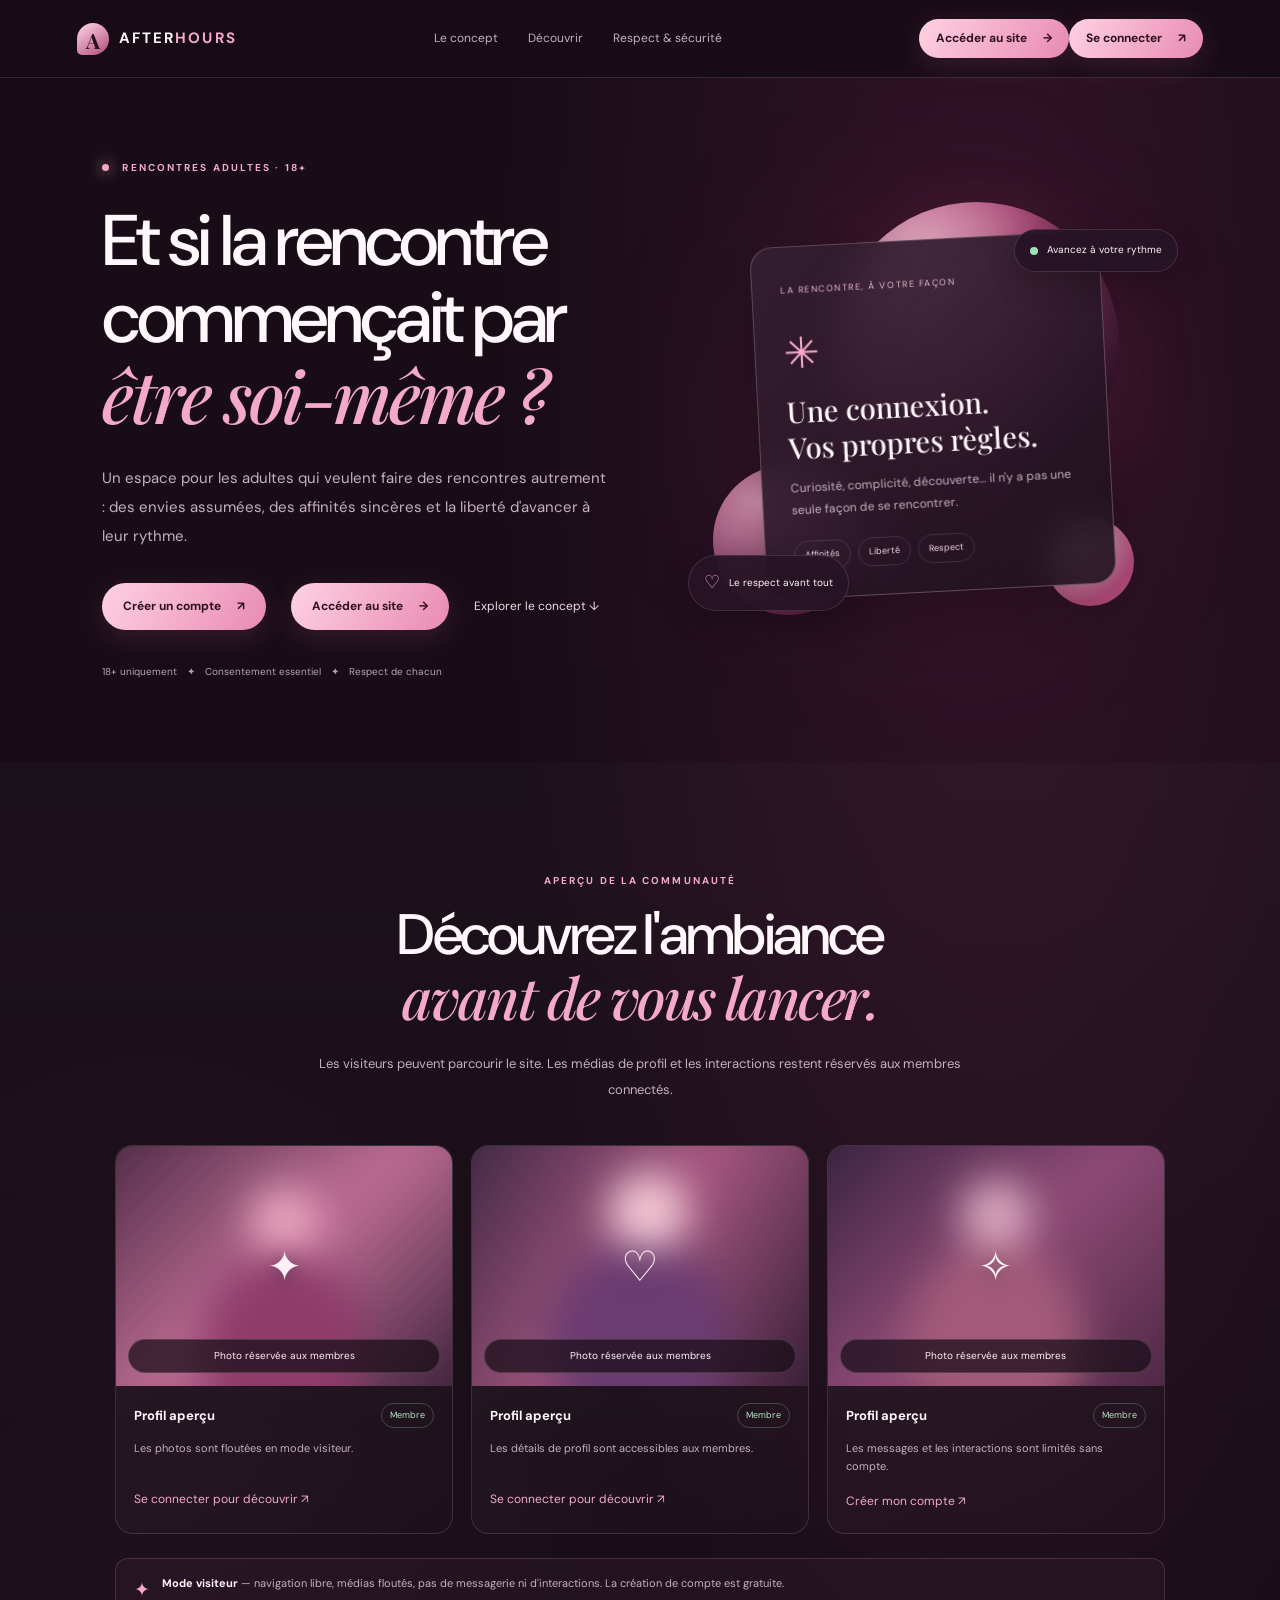
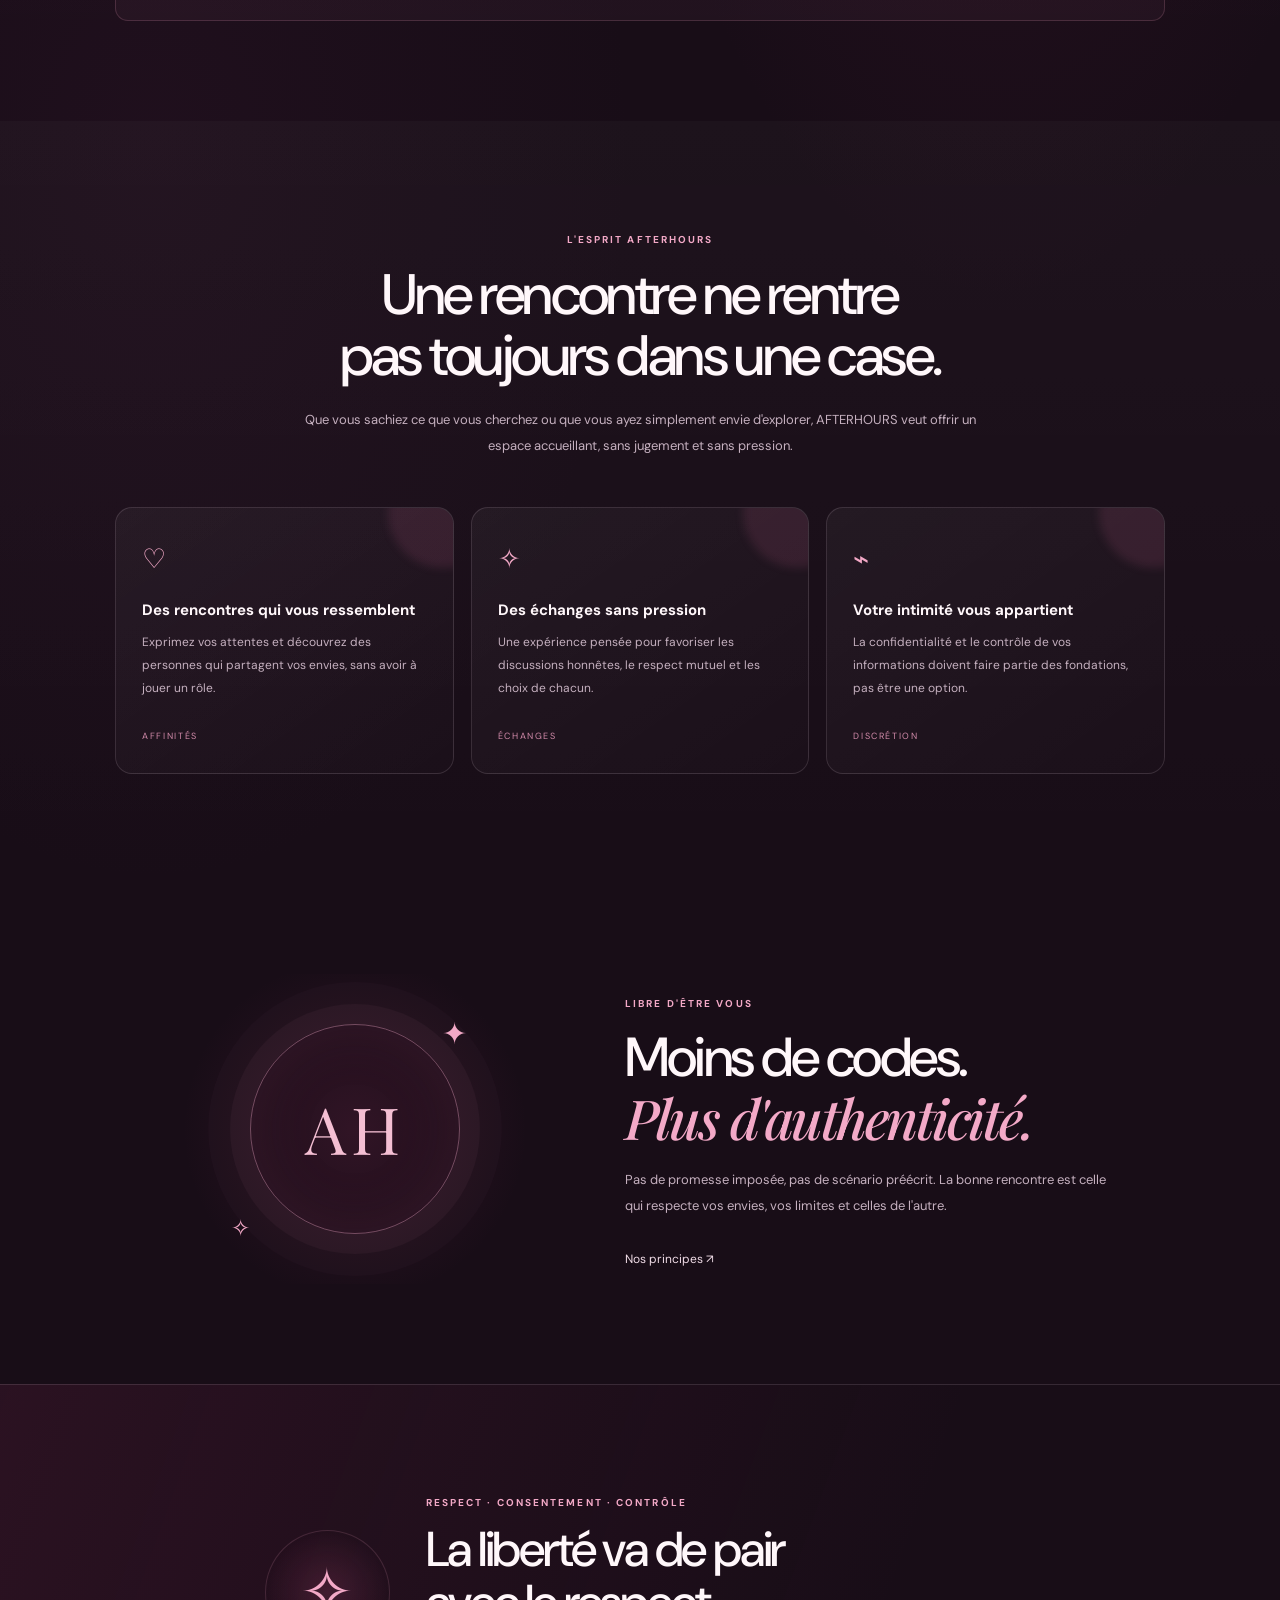
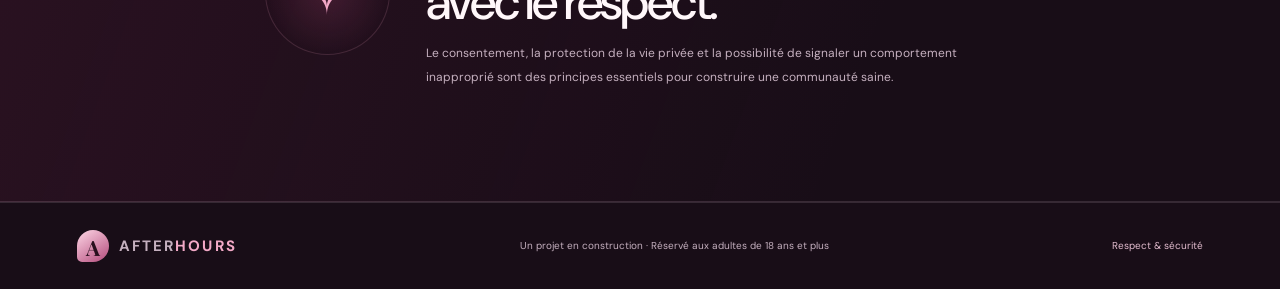
==== commit 1dfe95fa: "Add guest access button to landing page" ====
--- a/index.html
+++ b/index.html
@@ -17,7 +17,7 @@
       <a href="#decouvrir">Découvrir</a>
       <a href="#securite">Respect & sécurité</a>
     </nav>
-    <a class="button button-small" href="#rejoindre" data-account-open>Se connecter <span aria-hidden="true">↗</span></a>
+    <div class="header-actions"><a class="button button-ghost button-small" href="./site.html">Accéder au site <span aria-hidden="true">→</span></a><a class="button button-small" href="#rejoindre" data-account-open>Se connecter <span aria-hidden="true">↗</span></a></div>
   </header>
 
   <main>
@@ -27,7 +27,7 @@
         <h1>Et si la rencontre<br>commençait par<br><em>être soi-même&nbsp;?</em></h1>
         <p class="lead">Un espace pour les adultes qui veulent faire des rencontres autrement : des envies assumées, des affinités sincères et la liberté d'avancer à leur rythme.</p>
         <div class="hero-actions">
-          <a class="button" href="#rejoindre" data-account-open>Créer un compte <span aria-hidden="true">↗</span></a>
+          <a class="button" href="#rejoindre" data-account-open>Créer un compte <span aria-hidden="true">↗</span></a><a class="button button-ghost" href="./site.html">Accéder au site <span aria-hidden="true">→</span></a>
           <a class="text-link" href="#concept">Explorer le concept <span aria-hidden="true">↓</span></a>
         </div>
         <div class="trust-row"><span>18+ uniquement</span><span>✦</span><span>Consentement essentiel</span><span>✦</span><span>Respect de chacun</span></div>
--- a/styles.css
+++ b/styles.css
@@ -53,3 +53,14 @@
 .guest-note strong{color:var(--text)}
 #rejoindre{padding-top:76px;padding-bottom:76px}
 @media(max-width:850px){.preview-grid{grid-template-columns:1fr;max-width:520px}.preview-media{height:260px}}
+
+
+/* Account access modal */
+.account-dialog{position:fixed;inset:0;margin:auto;width:min(560px,calc(100% - 28px));max-width:none;max-height:min(90vh,900px);overflow-y:auto;padding:0;border:1px solid rgba(243,169,199,.28);border-radius:22px;background:#180d17;color:var(--text);box-shadow:0 30px 100px #000b}
+.account-dialog::backdrop{background:rgba(8,4,9,.78);backdrop-filter:blur(7px)}
+.account-dialog .join{padding:42px 25px 28px;background:radial-gradient(ellipse at 50% 0%,rgba(130,34,81,.2),transparent 60%)}
+.account-dialog .join h2{font-size:clamp(32px,5vw,45px)}
+.account-dialog .account-panel{margin-top:23px}
+.account-dialog .account-footnote{padding:0 12px 6px}
+.dialog-close{position:sticky;top:10px;float:right;z-index:2;margin:10px 10px -42px 0;width:34px;height:34px;border-radius:50%;border:1px solid var(--line);background:#2b1828;color:var(--text);font-size:24px;line-height:1;cursor:pointer}
+@media(max-width:500px){.account-dialog .join{padding:38px 15px 22px}.account-dialog .account-panel{padding:18px}}
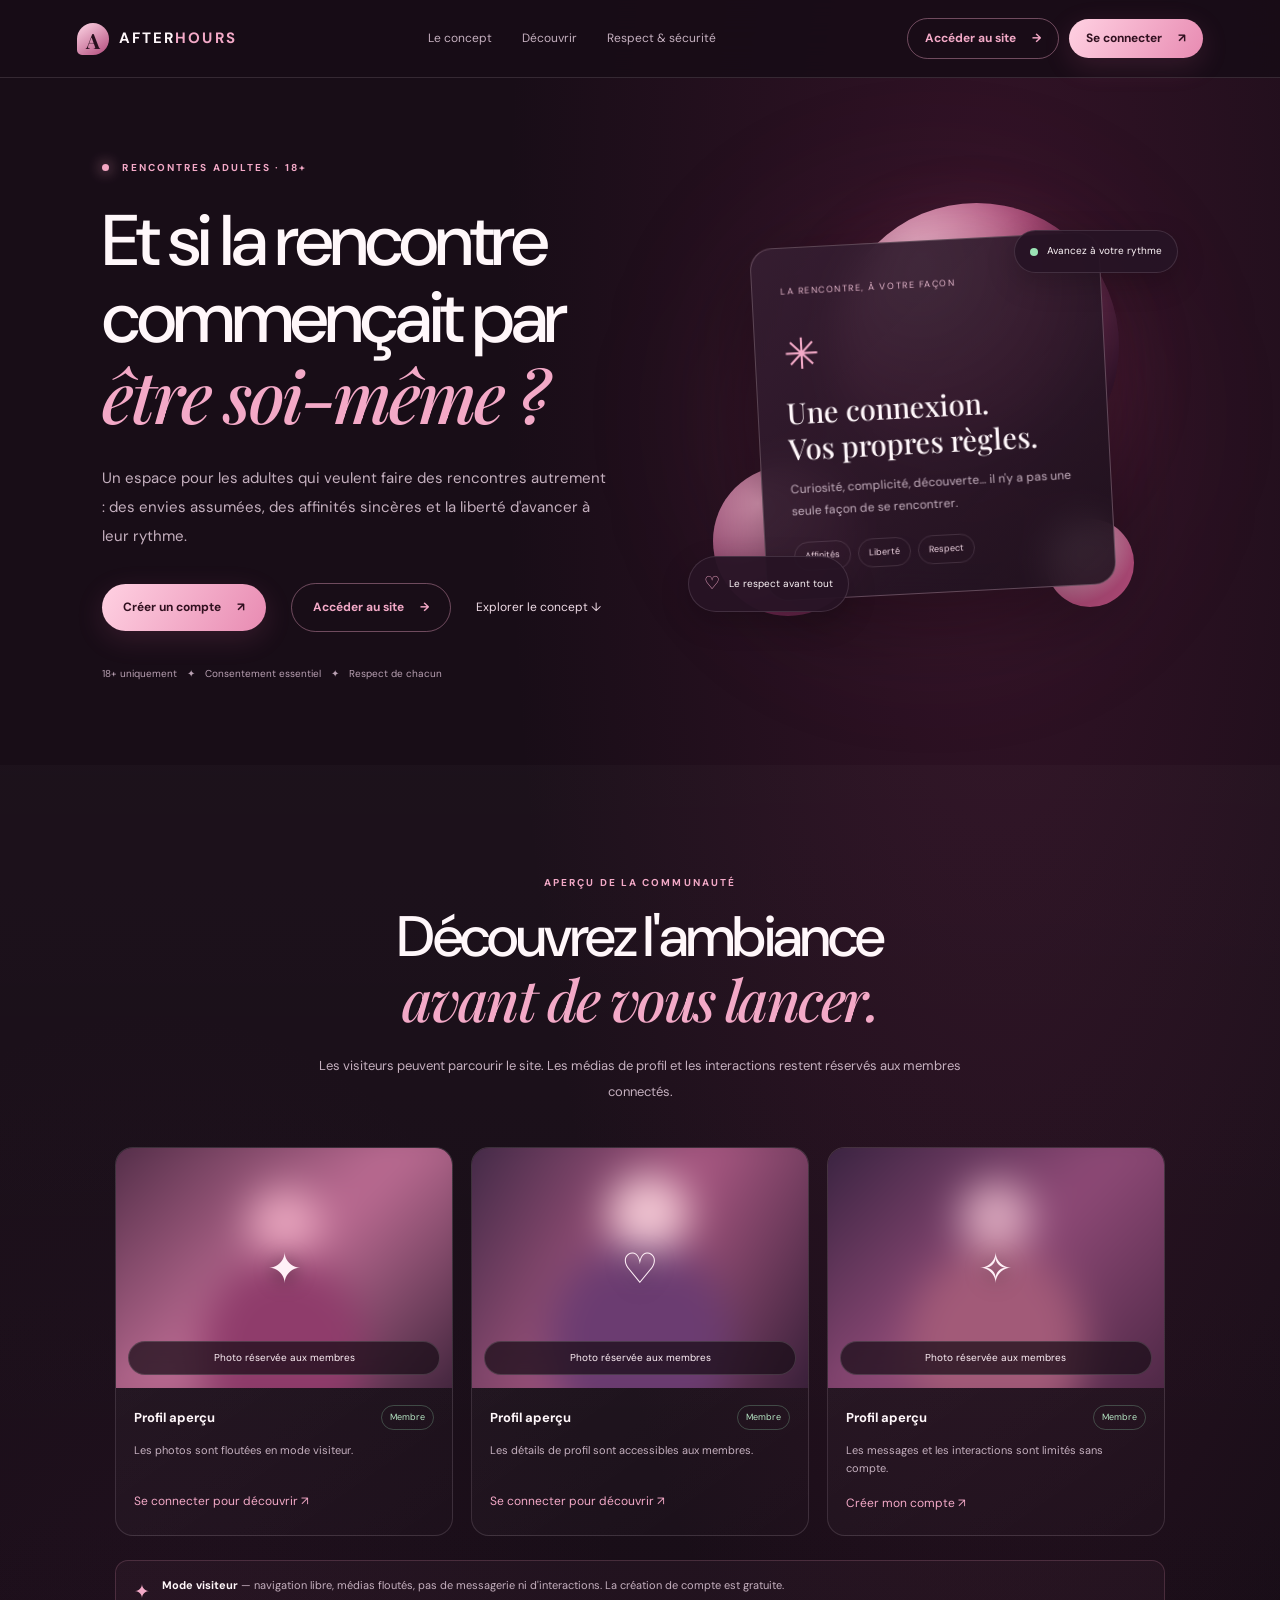
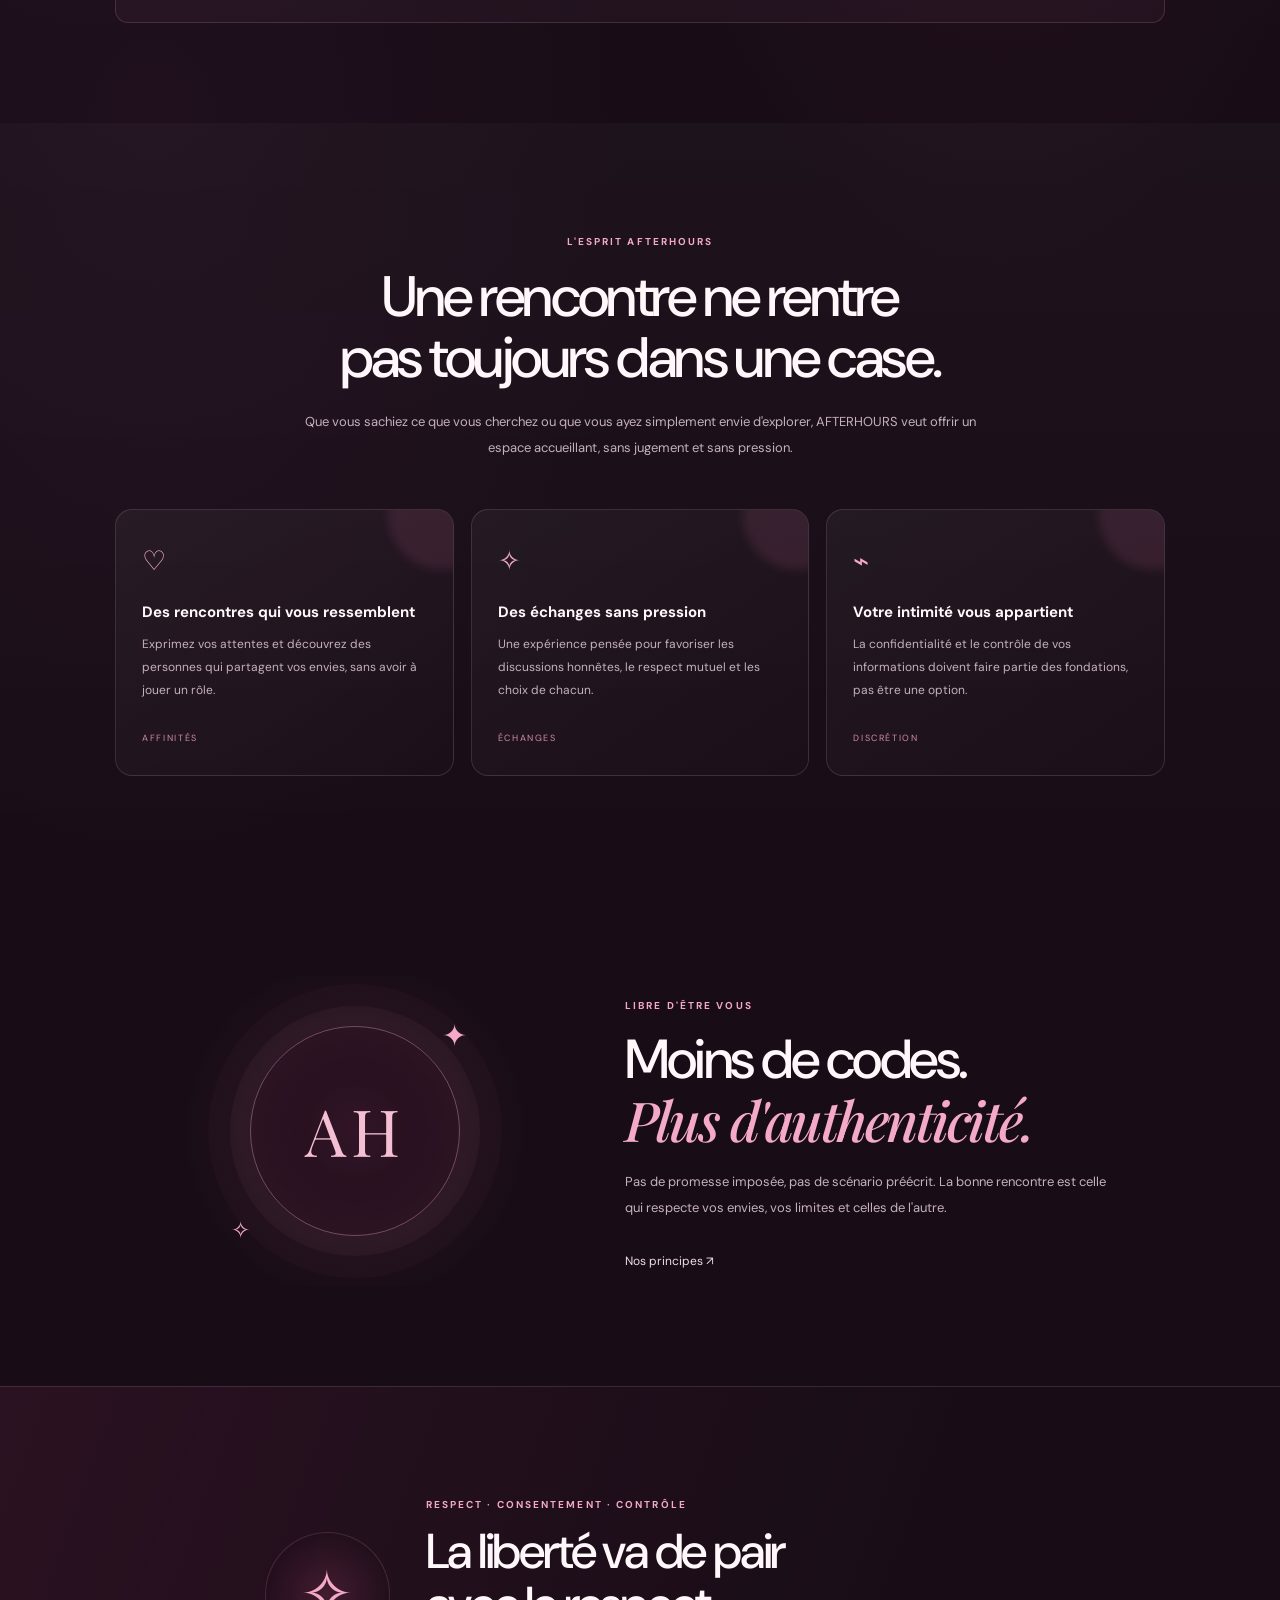
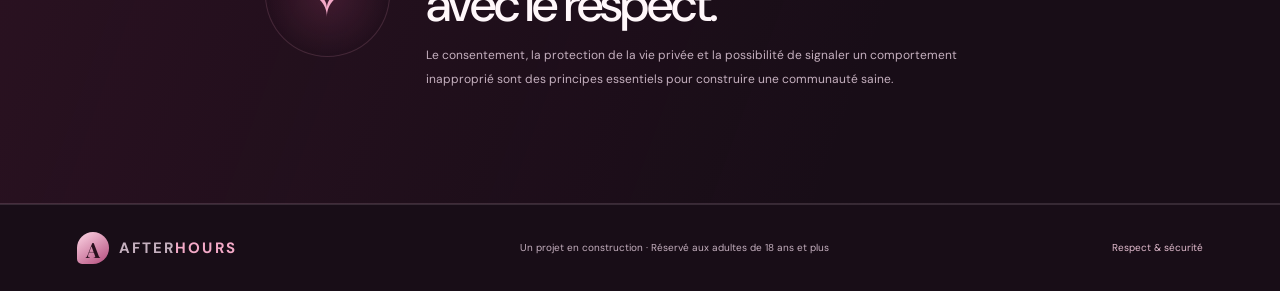
==== commit 13435f74: "Autoriser les mots de passe de 8 caractères minimum" ====
--- a/index.html
+++ b/index.html
@@ -116,8 +116,8 @@
           <input id="signup-email" name="email" type="email" autocomplete="email" required placeholder="vous@exemple.fr">
           <label for="signup-birth">Date de naissance</label>
           <input id="signup-birth" name="birth_date" type="date" autocomplete="bday" required>
-          <label for="signup-password">Mot de passe (10 caractères minimum)</label>
-          <input id="signup-password" name="password" type="password" autocomplete="new-password" minlength="10" maxlength="128" required placeholder="10 caractères minimum">
+          <label for="signup-password">Mot de passe (8 caractères minimum)</label>
+          <input id="signup-password" name="password" type="password" autocomplete="new-password" minlength="8" maxlength="128" required placeholder="8 caractères minimum">
           <label class="consent-line"><input type="checkbox" required> Je confirme avoir au moins 18 ans et accepter les règles de respect et de consentement.</label>
           <button class="button account-submit" type="submit">Créer mon compte <span aria-hidden="true">↗</span></button>
         </form>
--- a/styles.css
+++ b/styles.css
@@ -64,3 +64,97 @@
 .account-dialog .account-footnote{padding:0 12px 6px}
 .dialog-close{position:sticky;top:10px;float:right;z-index:2;margin:10px 10px -42px 0;width:34px;height:34px;border-radius:50%;border:1px solid var(--line);background:#2b1828;color:var(--text);font-size:24px;line-height:1;cursor:pointer}
 @media(max-width:500px){.account-dialog .join{padding:38px 15px 22px}.account-dialog .account-panel{padding:18px}}
+
+
+/* Navigation and main-site visitor experience */
+.header-actions{display:flex;align-items:center;gap:10px}
+.button-ghost{background:transparent;color:var(--pink);border:1px solid rgba(243,169,199,.4);box-shadow:none}
+.visitor-banner{display:flex;align-items:center;gap:14px;padding:17px 20px;border:1px solid rgba(243,169,199,.22);border-radius:15px;background:rgba(243,169,199,.055);color:var(--muted);font-size:12px}
+.visitor-banner>span{font-size:22px;color:var(--pink)}
+.visitor-banner strong{color:var(--text)}
+.visitor-banner p{margin:3px 0 0}
+.visitor-banner .button{margin-left:auto;white-space:nowrap}
+.site-main{max-width:1120px;margin:0 auto;padding:35px clamp(18px,5vw,60px) 90px}
+.site-welcome{padding:55px 0 42px}
+.site-welcome h1{font-size:clamp(40px,6vw,68px);line-height:1.08;letter-spacing:-.04em;font-weight:500;margin:18px 0}
+.site-welcome h1 em{font-family:'Playfair Display',serif;color:var(--pink);font-weight:500}
+.site-welcome>p:last-child{max-width:660px;color:var(--muted);font-size:13px;line-height:1.9}
+.site-section{padding:35px 0;border-top:1px solid var(--line);scroll-margin-top:95px}
+.site-section-heading{display:flex;align-items:center;justify-content:space-between;gap:15px;margin-bottom:22px}
+.site-section-heading h2{font-size:clamp(26px,3vw,36px);margin:5px 0;font-weight:500}
+.site-tag{font-size:10px;letter-spacing:.08em;text-transform:uppercase;color:var(--pink);border:1px solid rgba(243,169,199,.3);padding:6px 10px;border-radius:30px}
+.site-empty,.site-feature{display:flex;gap:18px;align-items:flex-start;padding:23px;border:1px solid var(--line);border-radius:16px;background:linear-gradient(145deg,rgba(255,255,255,.04),rgba(255,255,255,.012))}
+.site-icon{font-size:27px;color:var(--pink);flex-shrink:0}
+.site-empty h3,.site-feature h3{font-size:15px;margin:0 0 7px}
+.site-empty p,.site-feature p{font-size:12px;color:var(--muted);line-height:1.9;margin:0}
+.site-empty .text-link{display:inline-block;margin-top:12px;color:var(--pink)}
+.site-feature-grid{display:grid;grid-template-columns:repeat(3,minmax(0,1fr));gap:14px}
+.site-feature{display:block;min-height:175px}
+.site-feature .site-icon{display:block;margin-bottom:13px}
+.site-privacy{display:flex;gap:23px;align-items:center;margin-top:30px;padding:28px;border:1px solid rgba(243,169,199,.2);border-radius:18px;background:linear-gradient(110deg,rgba(122,36,77,.17),transparent)}
+.site-privacy h2{font-size:clamp(26px,3vw,36px);margin:6px 0}
+.site-privacy p:last-child{color:var(--muted);font-size:12px;margin-bottom:0}
+@media(max-width:850px){.header-actions{gap:6px}.header-actions .button{font-size:10px;padding:9px 11px}.visitor-banner{align-items:flex-start;flex-wrap:wrap}.visitor-banner .button{margin-left:35px}.site-feature-grid{grid-template-columns:1fr}.site-feature{min-height:0}.site-main{padding-top:20px}}
+@media(max-width:430px){.header-actions .button-ghost{display:none}.visitor-banner{font-size:11px}.site-welcome{padding-top:38px}.site-empty{padding:17px}.site-privacy{align-items:flex-start;padding:20px}}
+
+
+/* AFTERHOURS community feed — inspired by modern social discovery layouts */
+.feed-page{background:#130b13;min-height:100vh}
+.feed-topbar{height:70px;padding:0 clamp(16px,3vw,42px);gap:24px}
+.feed-search{display:flex;align-items:center;gap:10px;width:min(440px,38vw);padding:9px 14px;border:1px solid var(--line);border-radius:30px;background:#211520;color:var(--pink)}
+.feed-search span{font-size:22px}.feed-search input{width:100%;border:0;outline:0;background:transparent;color:var(--text);font:inherit;font-size:12px}.feed-search input::placeholder{color:#a992a3}
+.feed-top-actions{display:flex;align-items:center;gap:14px}.visitor-chip{font-size:9px;letter-spacing:.1em;color:var(--pink);border:1px solid #f3a9c744;border-radius:30px;padding:7px 10px}
+.feed-layout{max-width:1480px;margin:0 auto;padding:26px clamp(14px,2.5vw,36px) 70px;display:grid;grid-template-columns:220px minmax(0,680px) 245px;gap:24px;align-items:start;justify-content:center}
+.feed-sidebar,.feed-rightbar{position:sticky;top:94px}
+.sidebar-card,.right-card{padding:19px;border:1px solid var(--line);border-radius:15px;background:linear-gradient(145deg,#281828,#1c111d);margin-bottom:17px}
+.visitor-avatar{width:48px;height:48px;display:grid;place-items:center;position:relative;border-radius:15px 15px 15px 4px;background:linear-gradient(135deg,#ffd4e4,#a84776);color:#2b1121;font-family:'Playfair Display',serif;font-size:27px}
+.visitor-avatar span{position:absolute;right:-5px;bottom:-5px;width:20px;height:20px;border-radius:50%;display:grid;place-items:center;background:#271526;color:var(--pink);border:1px solid #f3a9c766;font:16px sans-serif}
+.sidebar-card h3,.right-card h3{font-size:14px;line-height:1.5;margin:16px 0 6px}.sidebar-card p,.right-card p{font-size:11px;color:var(--muted);line-height:1.8;margin:0 0 15px}
+.sidebar-cta{width:100%;padding:11px 10px;font-size:10px;gap:6px}
+.feed-nav{display:flex;flex-direction:column;gap:5px;padding:8px 0}
+.feed-nav a{display:flex;align-items:center;gap:12px;padding:11px 13px;border-radius:10px;color:#cdb8c8;font-size:12px}
+.feed-nav a>span{font-size:19px;width:22px;text-align:center;color:var(--pink)}
+.feed-nav a.selected,.feed-nav a:hover{background:#f3a9c713;color:var(--text)}
+.feed-nav i{font-size:8px;font-style:normal;color:#e5b8ce;margin-left:auto}
+.sidebar-foot{display:flex;flex-direction:column;gap:8px;padding:15px 8px;font-size:9px;color:#9f899c}
+.sidebar-foot a{color:#d6b5c7}
+.feed-column{min-width:0}
+.feed-welcome{display:flex;align-items:center;justify-content:space-between;gap:15px;padding:5px 2px 18px}
+.feed-welcome h1{font-size:clamp(26px,3vw,36px);line-height:1.2;letter-spacing:-.04em;margin:5px 0 7px;font-weight:500}
+.feed-welcome>div>p:last-child{font-size:11px;color:var(--muted);margin:0}
+.feed-visitor-notice{display:flex;align-items:flex-start;gap:11px;padding:13px 15px;margin-bottom:15px;border:1px solid #f3a9c72c;border-radius:12px;background:#f3a9c709}
+.feed-visitor-notice>span{font-size:18px;color:var(--pink)}
+.feed-visitor-notice p{font-size:10px;line-height:1.8;color:var(--muted);margin:0}.feed-visitor-notice strong{color:var(--text)}
+.feed-composer,.post-card,.feed-section-card{border:1px solid var(--line);border-radius:15px;background:linear-gradient(145deg,rgba(43,27,42,.96),rgba(27,16,28,.97));margin-bottom:16px;overflow:hidden}
+.feed-composer{display:flex;gap:13px;padding:17px}
+.demo-avatar{width:40px;height:40px;flex:0 0 40px;border-radius:50%;display:grid;place-items:center;background:#44213b;border:1px solid #f3a9c744;color:var(--pink);font-size:11px;font-weight:700}
+.composer-content{min-width:0;flex:1}.composer-content>p{margin:0 0 11px;color:#e4d3df;font-size:12px}
+.composer-button{width:100%;display:flex;justify-content:space-between;align-items:center;padding:11px 13px;border:1px solid var(--line);border-radius:9px;background:#180e19;color:#bda7b9;font:inherit;font-size:11px;text-align:left;cursor:pointer}.composer-button span{color:var(--pink)}
+.feed-filters{display:flex;align-items:center;gap:7px;margin:8px 0 14px;flex-wrap:wrap}
+.feed-filters button{padding:8px 12px;border:1px solid var(--line);border-radius:30px;background:transparent;color:var(--muted);font:inherit;font-size:10px;cursor:pointer}
+.feed-filters button.filter-active{background:#f3a9c71a;color:var(--pink);border-color:#f3a9c744}
+.feed-filters>span{font-size:9px;color:#9e889c;margin-left:auto}
+.post-head{display:flex;align-items:center;gap:11px;padding:17px 17px 0}
+.avatar-rose{background:linear-gradient(135deg,#63344f,#b95d8a);color:#fff0f7}.avatar-plum{background:linear-gradient(135deg,#392746,#755080);color:#f7d9e9}
+.post-author{display:flex;flex-direction:column;gap:3px;min-width:0}.post-author strong{font-size:11px}.post-author span{font-size:9px;color:#a992a4}
+.post-menu{margin-left:auto;color:#ad94a9;letter-spacing:2px;font-size:14px}
+.post-body{padding:12px 18px 5px}.post-body>p{font-size:12px;line-height:1.9;color:#e4d3df;margin:0 0 12px}
+.post-topic{font-size:10px;color:var(--pink)}.post-topic span{margin-left:8px;color:#d5a5c0}
+.post-media-placeholder{min-height:180px;margin:12px 17px 0;border-radius:10px;display:flex;flex-direction:column;align-items:center;justify-content:center;gap:7px;background:radial-gradient(ellipse at 50% 40%,#653251,#291829 65%,#1b111d);border:1px solid #ffffff0d;color:#d9b4ca;font-size:10px}
+.placeholder-orb{width:62px;height:62px;border:1px solid #f3a9c766;border-radius:50%;display:grid;place-items:center;font-size:30px;color:var(--pink);box-shadow:0 0 35px #d9689b22}
+.post-media-placeholder small{font-size:8px;color:#a58b9e}
+.post-actions{display:flex;align-items:center;gap:18px;padding:14px 17px 16px;border-top:1px solid #ffffff0a;margin-top:13px;color:#bfa9bc;font-size:10px;flex-wrap:wrap}
+.post-actions a{color:var(--pink);margin-left:auto}
+.feed-section-card{padding:19px;scroll-margin-top:95px}
+.feed-section-title{display:flex;align-items:center;justify-content:space-between;gap:12px}
+.feed-section-title h2{font-size:20px;margin:4px 0 8px;font-weight:500}
+.feed-section-card>p{font-size:11px;color:var(--muted);line-height:1.9}
+.mini-profile-grid{display:grid;grid-template-columns:repeat(3,1fr);gap:10px;margin-top:17px}
+.mini-profile-grid>div{display:flex;flex-direction:column;gap:5px;font-size:10px}
+.mini-profile-grid strong{font-size:10px}.mini-profile-grid small{font-size:9px;color:#a88ea2}
+.mini-profile-art{height:85px;border-radius:9px;display:grid;place-items:center;font-size:24px;color:#f7c6dc;border:1px solid #ffffff0a}
+.art-one{background:linear-gradient(145deg,#61344e,#2b182c)}.art-two{background:linear-gradient(145deg,#59335e,#24172c)}.art-three{background:linear-gradient(145deg,#7b3b60,#29182b)}
+.right-card{padding:18px}.right-card .eyebrow{margin-top:0}.right-card h3{font-size:16px;margin:8px 0}.right-principles h3{font-size:13px;margin-bottom:13px}.right-principles p{margin:9px 0;font-size:10px}.right-principles p span{color:var(--pink);margin-right:8px;font-size:15px}.right-principles>a{display:inline-block;margin-top:8px;font-size:10px;color:var(--pink)}
+.right-footer{display:flex;flex-wrap:wrap;gap:9px;padding:5px 4px;color:#917b8e;font-size:9px}
+@media(max-width:1100px){.feed-layout{grid-template-columns:190px minmax(0,680px);max-width:960px}.feed-rightbar{display:none}.feed-topbar{padding:0 20px}.feed-search{width:min(380px,35vw)}}
+@media(max-width:720px){.feed-layout{display:block;padding:17px 12px 45px}.feed-sidebar{position:static;margin-bottom:14px}.sidebar-card{display:none}.feed-nav{flex-direction:row;overflow-x:auto;padding:0 0 9px;gap:5px}.feed-nav a{white-space:nowrap;padding:9px 11px;border:1px solid var(--line);font-size:10px}.feed-nav a>span{font-size:15px;width:auto}.feed-nav i,.sidebar-foot{display:none}.feed-topbar{height:auto;min-height:65px;gap:10px;flex-wrap:wrap;padding:10px 13px}.feed-topbar .brand{font-size:11px}.feed-search{order:3;width:100%;max-width:none}.feed-top-actions{margin-left:auto}.visitor-chip{display:none}.feed-top-actions .button{font-size:9px;padding:9px 11px}.feed-welcome h1{font-size:27px}.post-actions{gap:12px}.post-actions a{margin-left:0}.feed-filters>span{width:100%;margin-left:0}.post-media-placeholder{min-height:150px}}
